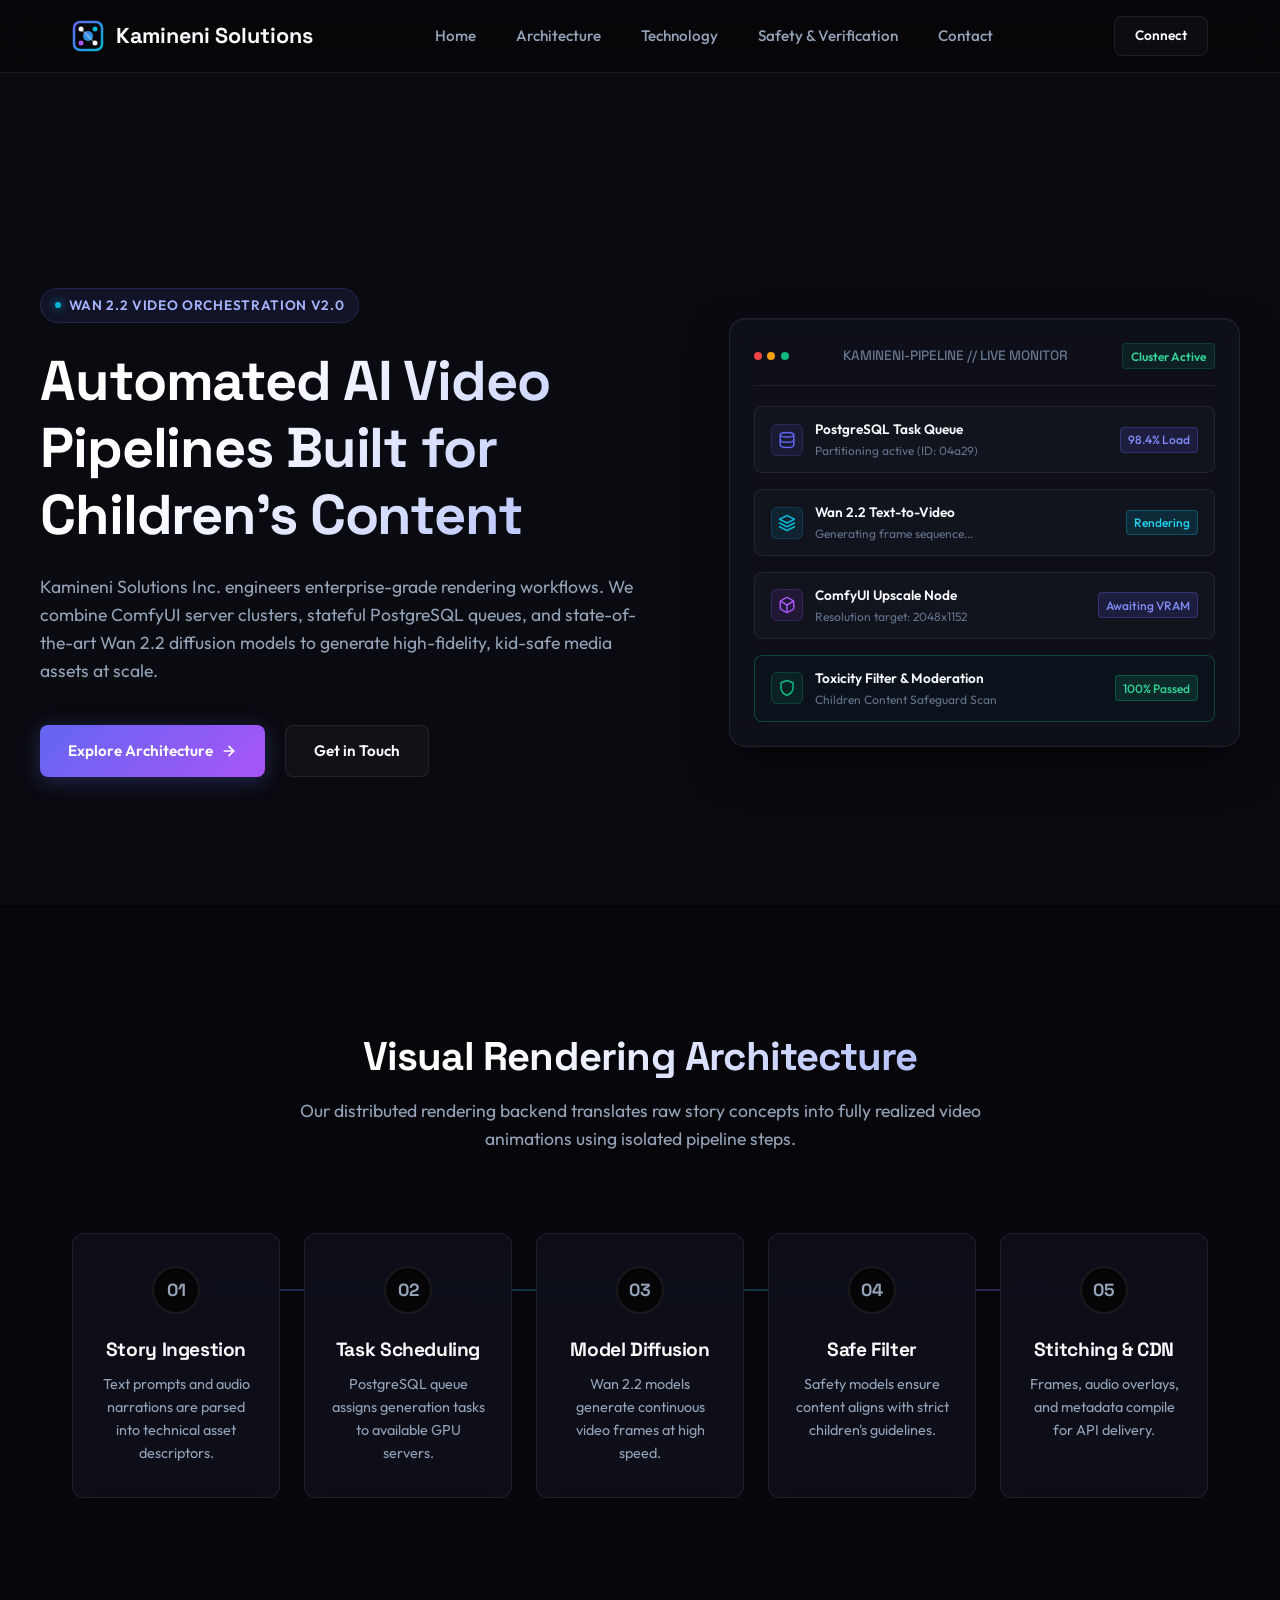
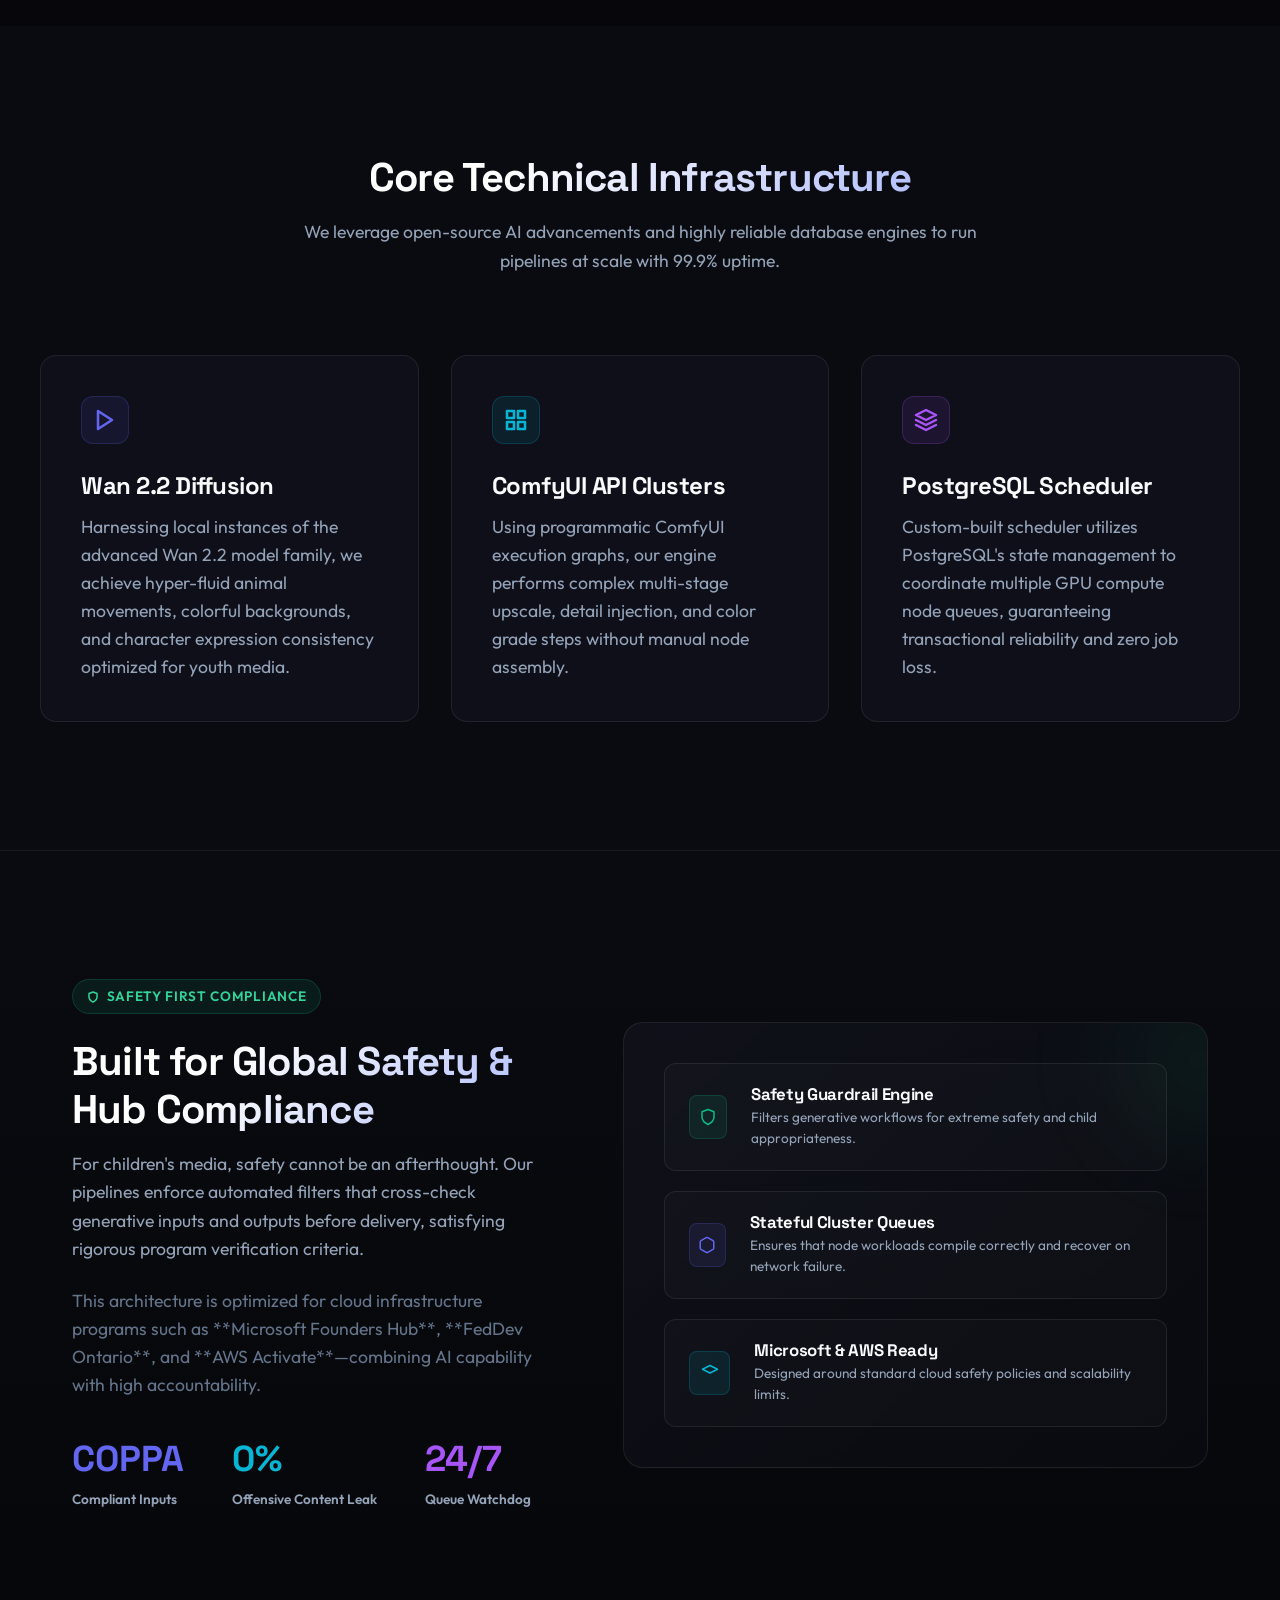
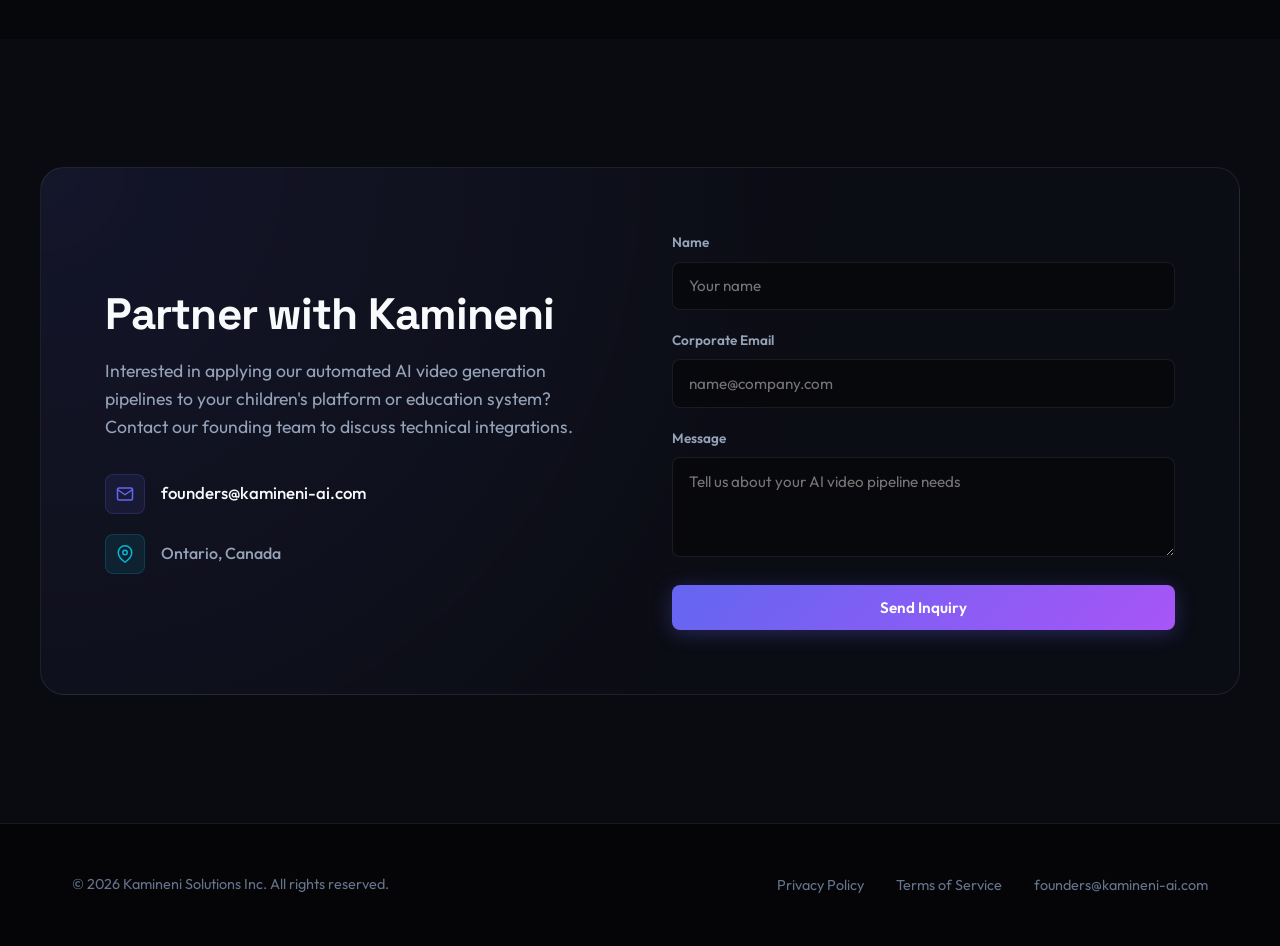
==== index.html @ 50469c0d "feat: initial commit of Kamineni Solutions landing page assets" ====
<!DOCTYPE html>
<html lang="en">
<head>
  <meta charset="UTF-8">
  <meta name="viewport" content="width=device-width, initial-scale=1.0">
  <meta name="description" content="Kamineni Solutions Inc. specializes in automated cloud-native AI video generation pipelines using Wan 2.2, ComfyUI, and PostgreSQL, optimized for safe children's media content.">
  <meta name="keywords" content="AI Video Generation, ComfyUI API, Wan 2.2 model, Kid-safe AI pipelines, PostgreSQL rendering queues">
  <meta name="author" content="Kamineni Solutions Inc.">
  
  <!-- Open Graph / Social Metadata -->
  <meta property="og:title" content="Kamineni Solutions Inc. | Enterprise AI Video Generation Pipelines">
  <meta property="og:description" content="Scalable, compliant AI rendering pipelines leveraging Wan 2.2 and ComfyUI. Built from the ground up for children's digital content.">
  <meta property="og:type" content="website">
  <meta property="og:url" content="https://kamineni-ai.com">
  
  <title>Kamineni Solutions Inc. | Enterprise AI Video Generation Pipelines</title>
  
  <!-- Favicon placeholder (inline SVG) -->
  <link rel="icon" type="image/svg+xml" href="data:image/svg+xml,%3Csvg xmlns='http://www.w3.org/2000/svg' viewBox='0 0 32 32'%3E%3Cpath fill='%236366f1' d='M16 2L3 9l13 7 13-7-13-7z'/%3E%3Cpath fill='%2306b6d4' d='M3 23l13 7 13-7V11L16 18 3 11v12z'/%3E%3C/svg%3E">
  
  <!-- Stylesheets -->
  <link rel="stylesheet" href="styles.css">
</head>
<body>

  <!-- Navigation Header -->
  <header>
    <div class="container nav-container">
      <a href="#" class="logo" id="nav-logo-link">
        <!-- SVG Logo: Video frame intersecting with network nodes -->
        <svg viewBox="0 0 32 32" fill="none" xmlns="http://www.w3.org/2000/svg">
          <rect x="2" y="2" width="28" height="28" rx="6" stroke="url(#logo-grad)" stroke-width="2.5" />
          <circle cx="16" cy="16" r="5" fill="url(#logo-grad)" />
          <circle cx="9" cy="9" r="2.5" fill="#f8fafc" />
          <circle cx="23" cy="23" r="2.5" fill="#f8fafc" />
          <circle cx="23" cy="9" r="2.5" fill="#06b6d4" />
          <circle cx="9" cy="23" r="2.5" fill="#a855f7" />
          <line x1="9" y1="9" x2="16" y2="16" stroke="rgba(255,255,255,0.4)" stroke-width="1.5"/>
          <line x1="23" y1="23" x2="16" y2="16" stroke="rgba(255,255,255,0.4)" stroke-width="1.5"/>
          <defs>
            <linearGradient id="logo-grad" x1="2" y1="2" x2="30" y2="30" gradientUnits="userSpaceOnUse">
              <stop stop-color="#6366f1" />
              <stop offset="1" stop-color="#06b6d4" />
            </linearGradient>
          </defs>
        </svg>
        <span>Kamineni Solutions</span>
      </a>
      
      <ul class="nav-links">
        <li><a href="#hero" id="nav-home">Home</a></li>
        <li><a href="#architecture" id="nav-arch">Architecture</a></li>
        <li><a href="#technology" id="nav-tech">Technology</a></li>
        <li><a href="#safety" id="nav-safety">Safety & Verification</a></li>
        <li><a href="#contact" id="nav-contact">Contact</a></li>
      </ul>
      
      <div>
        <a href="#contact" class="btn btn-secondary" style="padding: 0.5rem 1.25rem; font-size: 0.85rem;" id="nav-cta">Connect</a>
      </div>
    </div>
  </header>

  <!-- Hero Section -->
  <section class="section container" id="hero">
    <div class="hero-content">
      <div class="hero-left">
        <div class="badge">
          <span class="badge-dot"></span>
          <span>Wan 2.2 Video Orchestration v2.0</span>
        </div>
        <h1 class="text-gradient-primary">Automated AI Video Pipelines Built for Children's Content</h1>
        <p>Kamineni Solutions Inc. engineers enterprise-grade rendering workflows. We combine ComfyUI server clusters, stateful PostgreSQL queues, and state-of-the-art Wan 2.2 diffusion models to generate high-fidelity, kid-safe media assets at scale.</p>
        
        <div class="hero-buttons">
          <a href="#architecture" class="btn btn-primary" id="btn-hero-explore">
            Explore Architecture
            <svg width="16" height="16" viewBox="0 0 24 24" fill="none" stroke="currentColor" stroke-width="2.5" stroke-linecap="round" stroke-linejoin="round"><line x1="5" y1="12" x2="19" y2="12"></line><polyline points="12 5 19 12 12 19"></polyline></svg>
          </a>
          <a href="#contact" class="btn btn-secondary" id="btn-hero-contact">Get in Touch</a>
        </div>
      </div>
      
      <div class="hero-right">
        <!-- Dashboard UI Mockup to showcase AI generation process -->
        <div class="ui-mockup">
          <div class="ui-header">
            <div class="ui-dots">
              <span class="ui-dot"></span>
              <span class="ui-dot"></span>
              <span class="ui-dot"></span>
            </div>
            <div class="ui-title">KAMINENI-PIPELINE // LIVE MONITOR</div>
            <span class="ui-status">Cluster Active</span>
          </div>
          
          <div class="ui-body">
            <!-- Row 1: PostgreSQL Queue -->
            <div class="ui-row">
              <div class="ui-row-left">
                <div class="ui-icon-placeholder">
                  <svg width="18" height="18" viewBox="0 0 24 24" fill="none" stroke="currentColor" stroke-width="2" stroke-linecap="round" stroke-linejoin="round"><ellipse cx="12" cy="5" rx="9" ry="3"></ellipse><path d="M3 5V19A9 3 0 0 0 21 19V5"></path><path d="M3 12A9 3 0 0 0 21 12"></path></svg>
                </div>
                <div class="ui-meta">
                  <span class="ui-label">PostgreSQL Task Queue</span>
                  <span class="ui-sublabel">Partitioning active (ID: 04a29)</span>
                </div>
              </div>
              <span class="ui-badge active">98.4% Load</span>
            </div>
            
            <!-- Row 2: Wan 2.2 Model -->
            <div class="ui-row">
              <div class="ui-row-left">
                <div class="ui-icon-placeholder" style="color: var(--secondary); background: rgba(6,182,212,0.1); border-color: rgba(6,182,212,0.2);">
                  <svg width="18" height="18" viewBox="0 0 24 24" fill="none" stroke="currentColor" stroke-width="2" stroke-linecap="round" stroke-linejoin="round"><polygon points="12 2 2 7 12 12 22 7 12 2"></polygon><polyline points="2 17 12 22 22 17"></polyline><polyline points="2 12 12 17 22 12"></polyline></svg>
                </div>
                <div class="ui-meta">
                  <span class="ui-label">Wan 2.2 Text-to-Video</span>
                  <span class="ui-sublabel">Generating frame sequence...</span>
                </div>
              </div>
              <span class="ui-badge running">Rendering</span>
            </div>
            
            <!-- Row 3: ComfyUI Backend -->
            <div class="ui-row">
              <div class="ui-row-left">
                <div class="ui-icon-placeholder" style="color: var(--accent); background: rgba(168,85,247,0.1); border-color: rgba(168,85,247,0.2);">
                  <svg width="18" height="18" viewBox="0 0 24 24" fill="none" stroke="currentColor" stroke-width="2" stroke-linecap="round" stroke-linejoin="round"><path d="M21 16V8a2 2 0 0 0-1-1.73l-7-4a2 2 0 0 0-2 0l-7 4A2 2 0 0 0 3 8v8a2 2 0 0 0 1 1.73l7 4a2 2 0 0 0 2 0l7-4A2 2 0 0 0 21 16z"></path><polyline points="3.27 6.96 12 12.01 20.73 6.96"></polyline><line x1="12" y1="22.08" x2="12" y2="12"></line></svg>
                </div>
                <div class="ui-meta">
                  <span class="ui-label">ComfyUI Upscale Node</span>
                  <span class="ui-sublabel">Resolution target: 2048x1152</span>
                </div>
              </div>
              <span class="ui-badge active">Awaiting VRAM</span>
            </div>
            
            <!-- Row 4: Kid-Safe filter -->
            <div class="ui-row" style="border-color: rgba(16, 185, 129, 0.3); background: rgba(16, 185, 129, 0.02);">
              <div class="ui-row-left">
                <div class="ui-icon-placeholder" style="color: #10b981; background: rgba(16,185,129,0.1); border-color: rgba(16,185,129,0.2);">
                  <svg width="18" height="18" viewBox="0 0 24 24" fill="none" stroke="currentColor" stroke-width="2" stroke-linecap="round" stroke-linejoin="round"><path d="M12 22s8-4 8-10V5l-8-3-8 3v7c0 6 8 10 8 10z"></path></svg>
                </div>
                <div class="ui-meta">
                  <span class="ui-label">Toxicity Filter & Moderation</span>
                  <span class="ui-sublabel">Children Content Safeguard Scan</span>
                </div>
              </div>
              <span class="ui-badge" style="background: rgba(16,185,129,0.15); color: #34d399; border: 1px solid rgba(16,185,129,0.3);">100% Passed</span>
            </div>
            
          </div>
        </div>
      </div>
    </div>
  </section>

  <!-- Architecture Section -->
  <section class="section" id="architecture" style="background: #07070b; border-y: 1px solid var(--border);">
    <div class="container">
      <div class="section-header">
        <h2 class="text-gradient-primary">Visual Rendering Architecture</h2>
        <p>Our distributed rendering backend translates raw story concepts into fully realized video animations using isolated pipeline steps.</p>
      </div>
      
      <div class="workflow-grid">
        <!-- Stage 1 -->
        <div class="workflow-card">
          <div class="workflow-num">01</div>
          <h3>Story Ingestion</h3>
          <p>Text prompts and audio narrations are parsed into technical asset descriptors.</p>
        </div>
        <!-- Stage 2 -->
        <div class="workflow-card">
          <div class="workflow-num">02</div>
          <h3>Task Scheduling</h3>
          <p>PostgreSQL queue assigns generation tasks to available GPU servers.</p>
        </div>
        <!-- Stage 3 -->
        <div class="workflow-card">
          <div class="workflow-num">03</div>
          <h3>Model Diffusion</h3>
          <p>Wan 2.2 models generate continuous video frames at high speed.</p>
        </div>
        <!-- Stage 4 -->
        <div class="workflow-card">
          <div class="workflow-num">04</div>
          <h3>Safe Filter</h3>
          <p>Safety models ensure content aligns with strict children's guidelines.</p>
        </div>
        <!-- Stage 5 -->
        <div class="workflow-card">
          <div class="workflow-num">05</div>
          <h3>Stitching & CDN</h3>
          <p>Frames, audio overlays, and metadata compile for API delivery.</p>
        </div>
      </div>
    </div>
  </section>

  <!-- Technology Stack Section -->
  <section class="section container" id="technology">
    <div class="section-header">
      <h2 class="text-gradient-primary">Core Technical Infrastructure</h2>
      <p>We leverage open-source AI advancements and highly reliable database engines to run pipelines at scale with 99.9% uptime.</p>
    </div>
    
    <div class="features-grid">
      <!-- Card 1 -->
      <div class="feature-card">
        <div class="feature-icon">
          <svg width="24" height="24" viewBox="0 0 24 24" fill="none" stroke="currentColor" stroke-width="2.5" stroke-linecap="round" stroke-linejoin="round"><polygon points="5 3 19 12 5 21 5 3"></polygon></svg>
        </div>
        <h3>Wan 2.2 Diffusion</h3>
        <p>Harnessing local instances of the advanced Wan 2.2 model family, we achieve hyper-fluid animal movements, colorful backgrounds, and character expression consistency optimized for youth media.</p>
      </div>
      <!-- Card 2 -->
      <div class="feature-card">
        <div class="feature-icon">
          <svg width="24" height="24" viewBox="0 0 24 24" fill="none" stroke="currentColor" stroke-width="2.5" stroke-linecap="round" stroke-linejoin="round"><rect x="3" y="3" width="7" height="7"></rect><rect x="14" y="3" width="7" height="7"></rect><rect x="14" y="14" width="7" height="7"></rect><rect x="3" y="14" width="7" height="7"></rect></svg>
        </div>
        <h3>ComfyUI API Clusters</h3>
        <p>Using programmatic ComfyUI execution graphs, our engine performs complex multi-stage upscale, detail injection, and color grade steps without manual node assembly.</p>
      </div>
      <!-- Card 3 -->
      <div class="feature-card">
        <div class="feature-icon">
          <svg width="24" height="24" viewBox="0 0 24 24" fill="none" stroke="currentColor" stroke-width="2.5" stroke-linecap="round" stroke-linejoin="round"><path d="M12 2L2 7l10 5 10-5-10-5zM2 17l10 5 10-5M2 12l10 5 10-5"></path></svg>
        </div>
        <h3>PostgreSQL Scheduler</h3>
        <p>Custom-built scheduler utilizes PostgreSQL's state management to coordinate multiple GPU compute node queues, guaranteeing transactional reliability and zero job loss.</p>
      </div>
    </div>
  </section>

  <!-- Safety & Hub Compliance Section -->
  <section class="section" id="safety" style="background: linear-gradient(180deg, #0a0b10 0%, #06070a 100%); border-top: 1px solid var(--border);">
    <div class="container">
      <div class="safety-layout">
        <div>
          <div class="badge" style="background: rgba(16, 185, 129, 0.1); border-color: rgba(16, 185, 129, 0.2); color: #34d399;">
            <svg width="12" height="12" viewBox="0 0 24 24" fill="none" stroke="currentColor" stroke-width="3" stroke-linecap="round" stroke-linejoin="round"><path d="M12 22s8-4 8-10V5l-8-3-8 3v7c0 6 8 10 8 10z"></path></svg>
            <span>Safety First Compliance</span>
          </div>
          <h2 class="text-gradient-primary">Built for Global Safety & Hub Compliance</h2>
          <p style="margin-bottom: 1.5rem;">For children's media, safety cannot be an afterthought. Our pipelines enforce automated filters that cross-check generative inputs and outputs before delivery, satisfying rigorous program verification criteria.</p>
          <p style="margin-bottom: 2rem; color: var(--text-muted);">This architecture is optimized for cloud infrastructure programs such as **Microsoft Founders Hub**, **FedDev Ontario**, and **AWS Activate**—combining AI capability with high accountability.</p>
          
          <div style="display: flex; gap: 3rem;">
            <div>
              <div style="font-family: var(--font-heading); font-size: 2.25rem; font-weight: 700; color: var(--primary);">COPPA</div>
              <div style="font-size: 0.85rem; color: var(--text-secondary); font-weight: 600;">Compliant Inputs</div>
            </div>
            <div>
              <div style="font-family: var(--font-heading); font-size: 2.25rem; font-weight: 700; color: var(--secondary);">0%</div>
              <div style="font-size: 0.85rem; color: var(--text-secondary); font-weight: 600;">Offensive Content Leak</div>
            </div>
            <div>
              <div style="font-family: var(--font-heading); font-size: 2.25rem; font-weight: 700; color: var(--accent);">24/7</div>
              <div style="font-size: 0.85rem; color: var(--text-secondary); font-weight: 600;">Queue Watchdog</div>
            </div>
          </div>
        </div>
        
        <div class="safety-visual">
          <div class="safety-stat-box">
            <div class="safety-stat-icon">
              <svg width="18" height="18" viewBox="0 0 24 24" fill="none" stroke="currentColor" stroke-width="2" stroke-linecap="round" stroke-linejoin="round"><path d="M12 22s8-4 8-10V5l-8-3-8 3v7c0 6 8 10 8 10z"></path></svg>
            </div>
            <div class="safety-stat-details">
              <h4>Safety Guardrail Engine</h4>
              <p>Filters generative workflows for extreme safety and child appropriateness.</p>
            </div>
          </div>
          
          <div class="safety-stat-box">
            <div class="safety-stat-icon" style="background: rgba(99,102,241,0.1); border-color: rgba(99,102,241,0.2); color: var(--primary);">
              <svg width="18" height="18" viewBox="0 0 24 24" fill="none" stroke="currentColor" stroke-width="2" stroke-linecap="round" stroke-linejoin="round"><path d="M21 16V8a2 2 0 0 0-1-1.73l-7-4a2 2 0 0 0-2 0l-7 4A2 2 0 0 0 3 8v8a2 2 0 0 0 1 1.73l7 4a2 2 0 0 0 2 0l7-4A2 2 0 0 0 21 16z"></path></svg>
            </div>
            <div class="safety-stat-details">
              <h4>Stateful Cluster Queues</h4>
              <p>Ensures that node workloads compile correctly and recover on network failure.</p>
            </div>
          </div>
          
          <div class="safety-stat-box">
            <div class="safety-stat-icon" style="background: rgba(6,182,212,0.1); border-color: rgba(6,182,212,0.2); color: var(--secondary);">
              <svg width="18" height="18" viewBox="0 0 24 24" fill="none" stroke="currentColor" stroke-width="2" stroke-linecap="round" stroke-linejoin="round"><polygon points="12 2 2 7 12 12 22 7 12 2"></polygon></svg>
            </div>
            <div class="safety-stat-details">
              <h4>Microsoft & AWS Ready</h4>
              <p>Designed around standard cloud safety policies and scalability limits.</p>
            </div>
          </div>
        </div>
      </div>
    </div>
  </section>

  <!-- Contact & Legal verification section -->
  <section class="section container" id="contact">
    <div class="contact-card">
      <div class="contact-left">
        <h2>Partner with Kamineni</h2>
        <p>Interested in applying our automated AI video generation pipelines to your children's platform or education system? Contact our founding team to discuss technical integrations.</p>
        
        <div class="contact-info">
          <div class="contact-item">
            <div class="contact-icon">
              <svg width="18" height="18" viewBox="0 0 24 24" fill="none" stroke="currentColor" stroke-width="2" stroke-linecap="round" stroke-linejoin="round"><path d="M4 4h16c1.1 0 2 .9 2 2v12c0 1.1-.9 2-2 2H4c-1.1 0-2-.9-2-2V6c0-1.1.9-2 2-2z"></path><polyline points="22,6 12,13 2,6"></polyline></svg>
            </div>
            <a href="mailto:founders@kamineni-ai.com" id="email-founders">founders@kamineni-ai.com</a>
          </div>
          
          <div class="contact-item">
            <div class="contact-icon" style="color: var(--secondary); background: rgba(6,182,212,0.1); border-color: rgba(6,182,212,0.2);">
              <svg width="18" height="18" viewBox="0 0 24 24" fill="none" stroke="currentColor" stroke-width="2" stroke-linecap="round" stroke-linejoin="round"><path d="M21 10c0 7-9 13-9 13s-9-6-9-13a9 9 0 0 1 18 0z"></path><circle cx="12" cy="10" r="3"></circle></svg>
            </div>
            <span style="color: var(--text-secondary); font-weight: 500;">Ontario, Canada</span>
          </div>
        </div>
      </div>
      
      <div>
        <form class="contact-form" action="#" onsubmit="event.preventDefault(); alert('Message sent successfully!');">
          <div class="form-group">
            <label for="contact-name">Name</label>
            <input type="text" id="contact-name" class="form-input" placeholder="Your name" required>
          </div>
          <div class="form-group">
            <label for="contact-email">Corporate Email</label>
            <input type="email" id="contact-email" class="form-input" placeholder="name@company.com" required>
          </div>
          <div class="form-group">
            <label for="contact-message">Message</label>
            <textarea id="contact-message" class="form-input" style="min-height: 100px; resize: vertical;" placeholder="Tell us about your AI video pipeline needs" required></textarea>
          </div>
          <button type="submit" class="btn btn-primary" id="btn-submit-message" style="margin-top: 0.5rem; width: 100%;">Send Inquiry</button>
        </form>
      </div>
    </div>
  </section>

  <!-- Footer -->
  <footer>
    <div class="container footer-container">
      <span class="footer-copy">&copy; 2026 Kamineni Solutions Inc. All rights reserved.</span>
      
      <ul class="footer-links">
        <li><a href="#" id="footer-privacy">Privacy Policy</a></li>
        <li><a href="#" id="footer-terms">Terms of Service</a></li>
        <li><a href="mailto:founders@kamineni-ai.com" id="footer-email">founders@kamineni-ai.com</a></li>
      </ul>
    </div>
  </footer>

</body>
</html>
---- styles.css ----
/* 
   Kamineni Solutions - Premium Landing Page Stylesheet
   Modern AI Developer Theme: Dark Cyberpunk & Glassmorphism
*/

@import url('https://fonts.googleapis.com/css2?family=Outfit:wght@300;400;500;600;700;800&family=Space+Grotesk:wght@400;500;600;700&display=swap');

:root {
  /* Color System */
  --bg-darker: #050508;
  --bg-dark: #0a0b10;
  --bg-card: rgba(16, 18, 30, 0.7);
  --bg-card-hover: rgba(22, 26, 44, 0.85);
  
  --primary: #6366f1; /* Indigo */
  --primary-glow: rgba(99, 102, 241, 0.15);
  --secondary: #06b6d4; /* Neon Teal */
  --secondary-glow: rgba(6, 182, 212, 0.15);
  
  --accent: #a855f7; /* Purple */
  --accent-glow: rgba(168, 85, 247, 0.15);

  --border: rgba(255, 255, 255, 0.08);
  --border-hover: rgba(99, 102, 241, 0.3);
  
  --text-primary: #f8fafc;
  --text-secondary: #94a3b8;
  --text-muted: #64748b;
  
  --font-heading: 'Space Grotesk', sans-serif;
  --font-body: 'Outfit', sans-serif;
  
  --transition-smooth: all 0.3s cubic-bezier(0.4, 0, 0.2, 1);
}

/* Base Styles & Reset */
* {
  margin: 0;
  padding: 0;
  box-sizing: border-box;
}

html {
  scroll-behavior: smooth;
  background-color: var(--bg-darker);
  font-size: 16px;
}

body {
  font-family: var(--font-body);
  color: var(--text-primary);
  background-color: var(--bg-dark);
  line-height: 1.6;
  overflow-x: hidden;
  position: relative;
}

/* Decorative Background Elements */
body::before {
  content: '';
  position: absolute;
  top: -10%;
  left: 20%;
  width: 600px;
  height: 600px;
  border-radius: 50%;
  background: radial-gradient(circle, var(--primary-glow) 0%, transparent 70%);
  z-index: -1;
  filter: blur(80px);
  pointer-events: none;
}

body::after {
  content: '';
  position: absolute;
  top: 50%;
  right: 10%;
  width: 500px;
  height: 500px;
  border-radius: 50%;
  background: radial-gradient(circle, var(--secondary-glow) 0%, transparent 70%);
  z-index: -1;
  filter: blur(80px);
  pointer-events: none;
}

/* Scrollbar styling */
::-webkit-scrollbar {
  width: 8px;
}

::-webkit-scrollbar-track {
  background: var(--bg-darker);
}

::-webkit-scrollbar-thumb {
  background: #1e2235;
  border-radius: 4px;
}

::-webkit-scrollbar-thumb:hover {
  background: var(--primary);
}

/* Utility Layouts */
.container {
  width: 100%;
  max-width: 1200px;
  margin: 0 auto;
  padding: 0 2rem;
}

.section {
  padding: 8rem 0;
}

.text-gradient-primary {
  background: linear-gradient(135deg, #ffffff 30%, #a5b4fc 100%);
  -webkit-background-clip: text;
  -webkit-text-fill-color: transparent;
}

.text-gradient-accent {
  background: linear-gradient(135deg, var(--primary) 0%, var(--secondary) 100%);
  -webkit-background-clip: text;
  -webkit-text-fill-color: transparent;
}

/* Headers & Typography */
h1, h2, h3, h4 {
  font-family: var(--font-heading);
  font-weight: 700;
  letter-spacing: -0.02em;
  line-height: 1.2;
}

h1 {
  font-size: 3.5rem;
  margin-bottom: 1.5rem;
}

h2 {
  font-size: 2.5rem;
  margin-bottom: 1rem;
}

h3 {
  font-size: 1.5rem;
  margin-bottom: 0.75rem;
}

p {
  color: var(--text-secondary);
  font-size: 1.1rem;
}

/* Navigation Header */
header {
  position: fixed;
  top: 0;
  left: 0;
  width: 100%;
  z-index: 100;
  backdrop-filter: blur(16px);
  -webkit-backdrop-filter: blur(16px);
  border-bottom: 1px solid var(--border);
  background: rgba(5, 5, 8, 0.7);
}

.nav-container {
  display: flex;
  align-items: center;
  justify-content: space-between;
  height: 4.5rem;
}

.logo {
  display: flex;
  align-items: center;
  gap: 0.75rem;
  text-decoration: none;
  color: var(--text-primary);
  font-family: var(--font-heading);
  font-size: 1.35rem;
  font-weight: 700;
}

.logo svg {
  width: 32px;
  height: 32px;
}

.nav-links {
  display: flex;
  gap: 2.5rem;
  list-style: none;
}

.nav-links a {
  text-decoration: none;
  color: var(--text-secondary);
  font-weight: 500;
  font-size: 0.95rem;
  transition: var(--transition-smooth);
}

.nav-links a:hover {
  color: var(--text-primary);
  text-shadow: 0 0 10px rgba(99, 102, 241, 0.4);
}

/* Hero Section */
.hero-content {
  display: grid;
  grid-template-columns: 1.1fr 0.9fr;
  gap: 4rem;
  align-items: center;
  padding-top: 10rem;
}

.hero-left {
  display: flex;
  flex-direction: column;
  align-items: flex-start;
}

.badge {
  background: rgba(99, 102, 241, 0.1);
  border: 1px solid rgba(99, 102, 241, 0.2);
  color: #a5b4fc;
  padding: 0.35rem 0.85rem;
  border-radius: 100px;
  font-size: 0.85rem;
  font-weight: 600;
  margin-bottom: 1.5rem;
  display: inline-flex;
  align-items: center;
  gap: 0.5rem;
  letter-spacing: 0.05em;
  text-transform: uppercase;
}

.badge-dot {
  width: 6px;
  height: 6px;
  background-color: var(--secondary);
  border-radius: 50%;
  box-shadow: 0 0 10px var(--secondary);
  animation: pulse-dot 2s infinite;
}

@keyframes pulse-dot {
  0% { transform: scale(0.95); opacity: 0.5; }
  50% { transform: scale(1.2); opacity: 1; }
  100% { transform: scale(0.95); opacity: 0.5; }
}

.hero-buttons {
  display: flex;
  gap: 1.25rem;
  margin-top: 2.5rem;
}

/* Buttons */
.btn {
  display: inline-flex;
  align-items: center;
  justify-content: center;
  padding: 0.8rem 1.75rem;
  font-family: var(--font-body);
  font-weight: 600;
  font-size: 0.95rem;
  border-radius: 8px;
  text-decoration: none;
  transition: var(--transition-smooth);
  cursor: pointer;
  gap: 0.5rem;
}

.btn-primary {
  background: linear-gradient(135deg, var(--primary) 0%, var(--accent) 100%);
  color: white;
  border: none;
  box-shadow: 0 4px 20px rgba(99, 102, 241, 0.3);
}

.btn-primary:hover {
  transform: translateY(-2px);
  box-shadow: 0 6px 25px rgba(99, 102, 241, 0.5);
}

.btn-secondary {
  background: rgba(255, 255, 255, 0.03);
  color: var(--text-primary);
  border: 1px solid var(--border);
}

.btn-secondary:hover {
  background: rgba(255, 255, 255, 0.08);
  border-color: rgba(255, 255, 255, 0.2);
  transform: translateY(-2px);
}

/* UI Mockup Card */
.hero-right {
  position: relative;
}

.ui-mockup {
  background: var(--bg-card);
  border: 1px solid var(--border);
  border-radius: 16px;
  padding: 1.5rem;
  backdrop-filter: blur(12px);
  -webkit-backdrop-filter: blur(12px);
  box-shadow: 0 20px 40px rgba(0, 0, 0, 0.5), inset 0 1px 0 rgba(255, 255, 255, 0.05);
  transition: var(--transition-smooth);
}

.ui-mockup:hover {
  border-color: var(--border-hover);
  box-shadow: 0 25px 50px rgba(99, 102, 241, 0.15), inset 0 1px 0 rgba(255, 255, 255, 0.08);
}

.ui-header {
  display: flex;
  align-items: center;
  justify-content: space-between;
  border-bottom: 1px solid var(--border);
  padding-bottom: 1rem;
  margin-bottom: 1.25rem;
}

.ui-dots {
  display: flex;
  gap: 0.35rem;
}

.ui-dot {
  width: 8px;
  height: 8px;
  border-radius: 50%;
}
.ui-dot:nth-child(1) { background-color: #ef4444; }
.ui-dot:nth-child(2) { background-color: #f59e0b; }
.ui-dot:nth-child(3) { background-color: #10b981; }

.ui-title {
  font-family: var(--font-heading);
  font-size: 0.85rem;
  color: var(--text-muted);
  font-weight: 500;
}

.ui-status {
  background: rgba(16, 185, 129, 0.1);
  border: 1px solid rgba(16, 185, 129, 0.2);
  color: #34d399;
  font-size: 0.75rem;
  padding: 0.15rem 0.5rem;
  border-radius: 4px;
  font-weight: 600;
}

.ui-body {
  display: flex;
  flex-direction: column;
  gap: 1rem;
}

.ui-row {
  display: flex;
  align-items: center;
  justify-content: space-between;
  background: rgba(255, 255, 255, 0.02);
  border: 1px solid var(--border);
  border-radius: 8px;
  padding: 0.75rem 1rem;
}

.ui-row-left {
  display: flex;
  align-items: center;
  gap: 0.75rem;
}

.ui-icon-placeholder {
  width: 32px;
  height: 32px;
  border-radius: 6px;
  background: rgba(99, 102, 241, 0.1);
  border: 1px solid rgba(99, 102, 241, 0.2);
  display: flex;
  align-items: center;
  justify-content: center;
  color: var(--primary);
}

.ui-meta {
  display: flex;
  flex-direction: column;
}

.ui-label {
  font-size: 0.85rem;
  font-weight: 600;
  color: var(--text-primary);
}

.ui-sublabel {
  font-size: 0.75rem;
  color: var(--text-muted);
}

.ui-badge {
  font-size: 0.75rem;
  padding: 0.15rem 0.45rem;
  border-radius: 4px;
  font-weight: 500;
}

.ui-badge.active {
  background: rgba(99, 102, 241, 0.15);
  color: #818cf8;
  border: 1px solid rgba(99, 102, 241, 0.3);
}

.ui-badge.running {
  background: rgba(6, 182, 212, 0.15);
  color: #22d3ee;
  border: 1px solid rgba(6, 182, 212, 0.3);
  animation: pulse-glow 2s infinite;
}

@keyframes pulse-glow {
  0% { opacity: 0.7; }
  50% { opacity: 1; }
  100% { opacity: 0.7; }
}

/* Workflow Diagram Section */
.section-header {
  text-align: center;
  max-width: 700px;
  margin: 0 auto 5rem auto;
}

.section-header h2 {
  margin-bottom: 1rem;
}

.workflow-grid {
  display: grid;
  grid-template-columns: repeat(5, 1fr);
  gap: 1.5rem;
  position: relative;
}

/* Connectors for workflow stages */
.workflow-grid::before {
  content: '';
  position: absolute;
  top: 3.5rem;
  left: 10%;
  width: 80%;
  height: 2px;
  background: linear-gradient(90deg, var(--primary) 0%, var(--secondary) 50%, var(--accent) 100%);
  z-index: 1;
  opacity: 0.3;
}

.workflow-card {
  background: var(--bg-card);
  border: 1px solid var(--border);
  border-radius: 12px;
  padding: 2rem 1.5rem;
  text-align: center;
  position: relative;
  z-index: 2;
  transition: var(--transition-smooth);
  backdrop-filter: blur(8px);
  -webkit-backdrop-filter: blur(8px);
  display: flex;
  flex-direction: column;
  align-items: center;
}

.workflow-card:hover {
  transform: translateY(-5px);
  border-color: var(--border-hover);
  box-shadow: 0 15px 30px rgba(99, 102, 241, 0.1);
}

.workflow-num {
  font-family: var(--font-heading);
  font-weight: 700;
  font-size: 1.1rem;
  width: 3rem;
  height: 3rem;
  border-radius: 50%;
  background: var(--bg-darker);
  border: 2px solid var(--border);
  display: flex;
  align-items: center;
  justify-content: center;
  margin-bottom: 1.5rem;
  color: var(--text-secondary);
  transition: var(--transition-smooth);
}

.workflow-card:hover .workflow-num {
  border-color: var(--primary);
  color: var(--primary);
  box-shadow: 0 0 15px rgba(99, 102, 241, 0.4);
}

.workflow-card h3 {
  font-size: 1.2rem;
  margin-bottom: 0.75rem;
}

.workflow-card p {
  font-size: 0.9rem;
  color: var(--text-secondary);
}

/* Features Grid */
.features-grid {
  display: grid;
  grid-template-columns: repeat(3, 1fr);
  gap: 2rem;
}

.feature-card {
  background: var(--bg-card);
  border: 1px solid var(--border);
  border-radius: 16px;
  padding: 2.5rem;
  transition: var(--transition-smooth);
}

.feature-card:hover {
  border-color: var(--border-hover);
  box-shadow: 0 20px 40px rgba(0, 0, 0, 0.3);
  transform: translateY(-4px);
}

.feature-icon {
  width: 48px;
  height: 48px;
  border-radius: 12px;
  background: rgba(99, 102, 241, 0.1);
  display: flex;
  align-items: center;
  justify-content: center;
  color: var(--primary);
  margin-bottom: 1.75rem;
  border: 1px solid rgba(99, 102, 241, 0.2);
}

.feature-card:nth-child(2) .feature-icon {
  background: rgba(6, 182, 212, 0.1);
  color: var(--secondary);
  border-color: rgba(6, 182, 212, 0.2);
}

.feature-card:nth-child(3) .feature-icon {
  background: rgba(168, 85, 247, 0.1);
  color: var(--accent);
  border-color: rgba(168, 85, 247, 0.2);
}

/* Safety compliance styles */
.safety-layout {
  display: grid;
  grid-template-columns: 1fr 1.2fr;
  gap: 4rem;
  align-items: center;
}

.safety-visual {
  background: linear-gradient(135deg, rgba(22, 24, 37, 0.5) 0%, rgba(10, 11, 16, 0.9) 100%);
  border: 1px solid var(--border);
  border-radius: 20px;
  padding: 2.5rem;
  position: relative;
  overflow: hidden;
}

.safety-visual::before {
  content: '';
  position: absolute;
  top: -20%;
  right: -20%;
  width: 250px;
  height: 250px;
  background: radial-gradient(circle, rgba(16, 185, 129, 0.1) 0%, transparent 70%);
  filter: blur(40px);
}

.safety-stat-box {
  display: flex;
  align-items: center;
  gap: 1.5rem;
  background: rgba(255, 255, 255, 0.02);
  border: 1px solid var(--border);
  padding: 1.25rem 1.5rem;
  border-radius: 12px;
  margin-bottom: 1.25rem;
}

.safety-stat-box:last-child {
  margin-bottom: 0;
}

.safety-stat-icon {
  width: 44px;
  height: 44px;
  border-radius: 8px;
  background: rgba(16, 185, 129, 0.1);
  color: #10b981;
  display: flex;
  align-items: center;
  justify-content: center;
  border: 1px solid rgba(16, 185, 129, 0.2);
}

.safety-stat-details h4 {
  font-size: 1.05rem;
  color: var(--text-primary);
  margin-bottom: 0.15rem;
}

.safety-stat-details p {
  font-size: 0.85rem;
  color: var(--text-secondary);
}

/* Contact Area */
.contact-card {
  background: radial-gradient(circle at top left, rgba(99, 102, 241, 0.08) 0%, rgba(10, 11, 16, 0.5) 60%), var(--bg-card);
  border: 1px solid var(--border);
  border-radius: 24px;
  padding: 4rem;
  display: grid;
  grid-template-columns: 1fr 1fr;
  gap: 4rem;
  align-items: center;
}

.contact-left h2 {
  font-size: 2.75rem;
  margin-bottom: 1rem;
}

.contact-info {
  margin-top: 2rem;
  display: flex;
  flex-direction: column;
  gap: 1.25rem;
}

.contact-item {
  display: flex;
  align-items: center;
  gap: 1rem;
}

.contact-icon {
  width: 40px;
  height: 40px;
  border-radius: 8px;
  background: rgba(99, 102, 241, 0.1);
  border: 1px solid rgba(99, 102, 241, 0.2);
  display: flex;
  align-items: center;
  justify-content: center;
  color: var(--primary);
}

.contact-item a {
  color: var(--text-primary);
  text-decoration: none;
  font-weight: 500;
  font-size: 1.05rem;
  transition: var(--transition-smooth);
}

.contact-item a:hover {
  color: var(--secondary);
}

/* Contact Form Mock/Design */
.contact-form {
  display: flex;
  flex-direction: column;
  gap: 1.25rem;
}

.form-group {
  display: flex;
  flex-direction: column;
  gap: 0.5rem;
}

.form-group label {
  font-size: 0.85rem;
  font-weight: 600;
  color: var(--text-secondary);
}

.form-input {
  background: rgba(5, 5, 8, 0.6);
  border: 1px solid var(--border);
  padding: 0.85rem 1rem;
  border-radius: 8px;
  color: white;
  font-family: var(--font-body);
  font-size: 0.95rem;
  transition: var(--transition-smooth);
}

.form-input:focus {
  outline: none;
  border-color: var(--primary);
  box-shadow: 0 0 10px rgba(99, 102, 241, 0.25);
}

/* Footer Section */
footer {
  border-top: 1px solid var(--border);
  padding: 3rem 0;
  background-color: var(--bg-darker);
}

.footer-container {
  display: flex;
  align-items: center;
  justify-content: space-between;
}

.footer-copy {
  font-size: 0.9rem;
  color: var(--text-muted);
}

.footer-links {
  display: flex;
  gap: 2rem;
  list-style: none;
}

.footer-links a {
  text-decoration: none;
  color: var(--text-muted);
  font-size: 0.9rem;
  transition: var(--transition-smooth);
}

.footer-links a:hover {
  color: var(--text-primary);
}

/* Responsiveness */
@media (max-width: 1024px) {
  h1 { font-size: 3rem; }
  .hero-content {
    grid-template-columns: 1fr;
    gap: 3rem;
    padding-top: 8rem;
    text-align: center;
  }
  .hero-left {
    align-items: center;
  }
  .hero-buttons {
    justify-content: center;
  }
  .workflow-grid {
    grid-template-columns: repeat(3, 1fr);
    gap: 2rem;
  }
  .workflow-grid::before {
    display: none;
  }
  .features-grid {
    grid-template-columns: repeat(2, 1fr);
  }
  .safety-layout {
    grid-template-columns: 1fr;
    gap: 3rem;
  }
  .contact-card {
    grid-template-columns: 1fr;
    padding: 3rem;
    gap: 3rem;
  }
}

@media (max-width: 768px) {
  h1 { font-size: 2.5rem; }
  h2 { font-size: 2rem; }
  .section { padding: 5rem 0; }
  .nav-links { display: none; }
  .workflow-grid {
    grid-template-columns: 1fr;
  }
  .features-grid {
    grid-template-columns: 1fr;
  }
  .footer-container {
    flex-direction: column;
    gap: 1.5rem;
    text-align: center;
  }
}
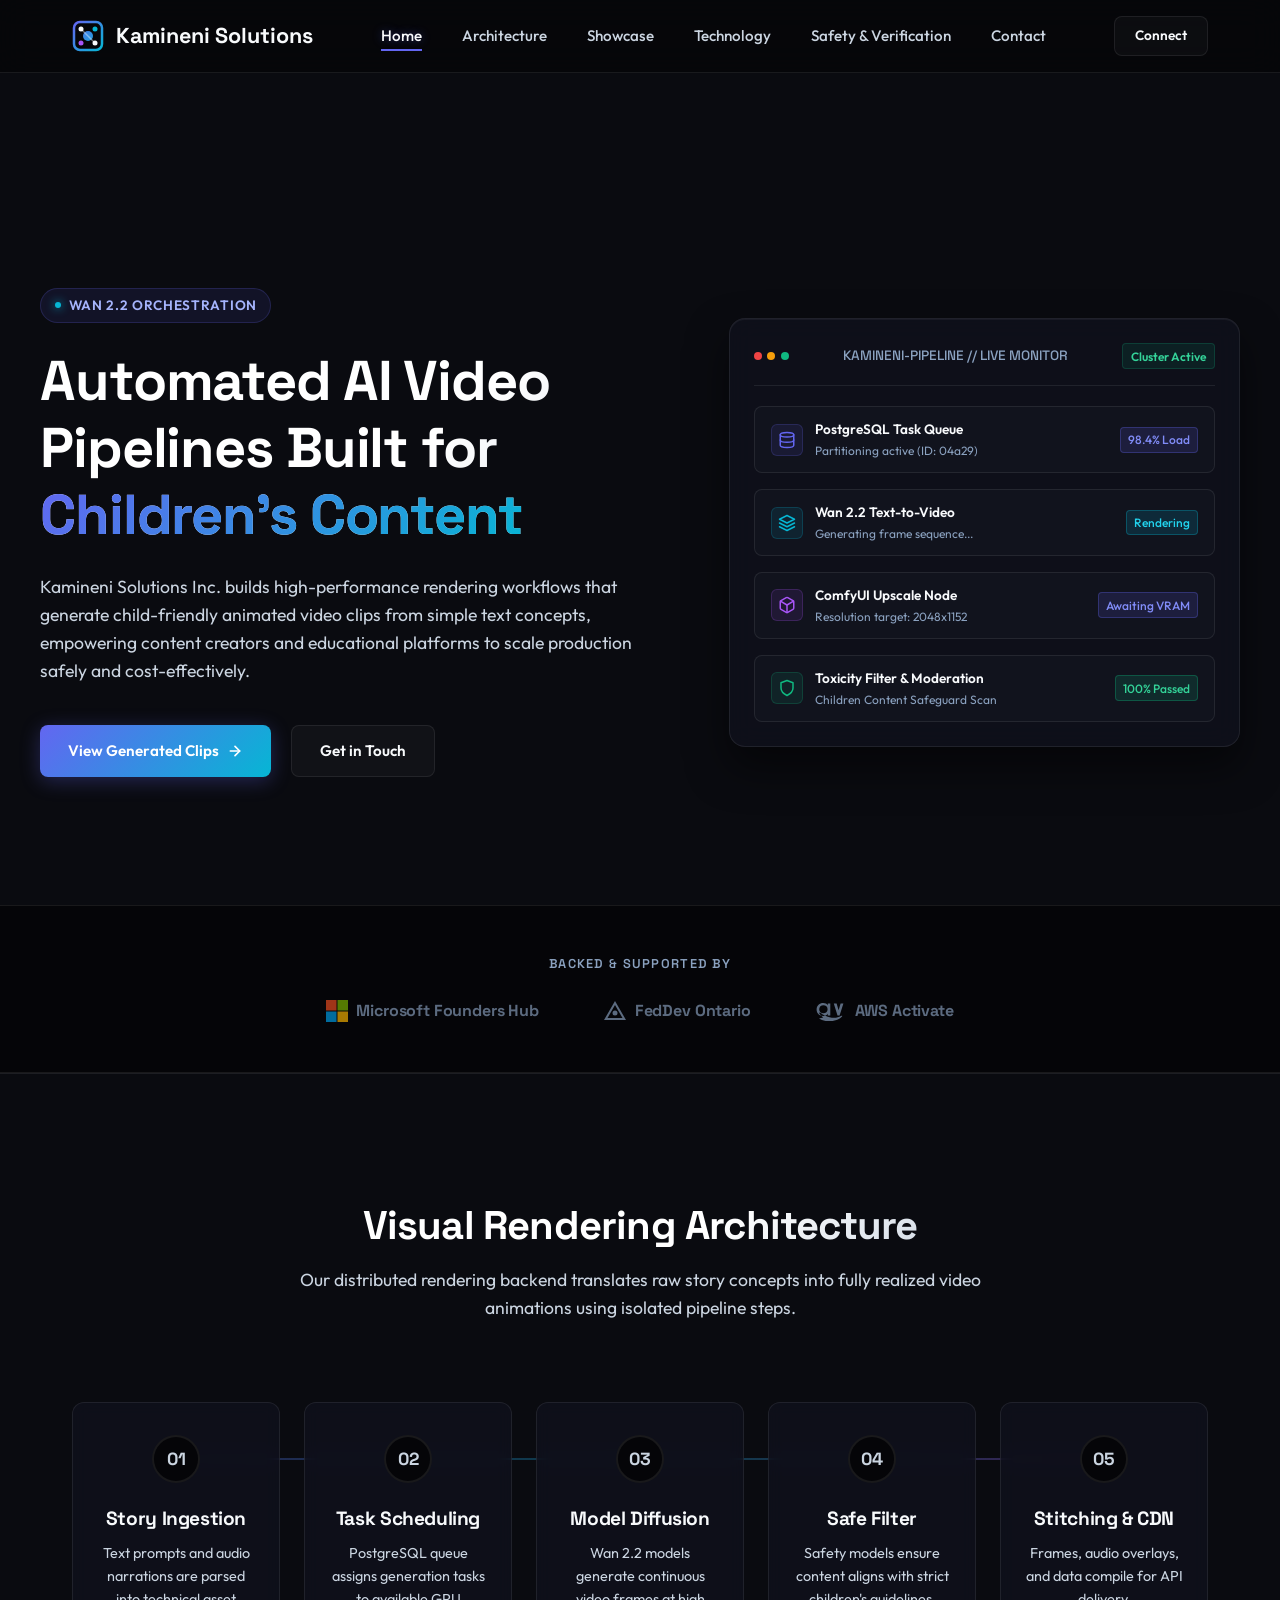
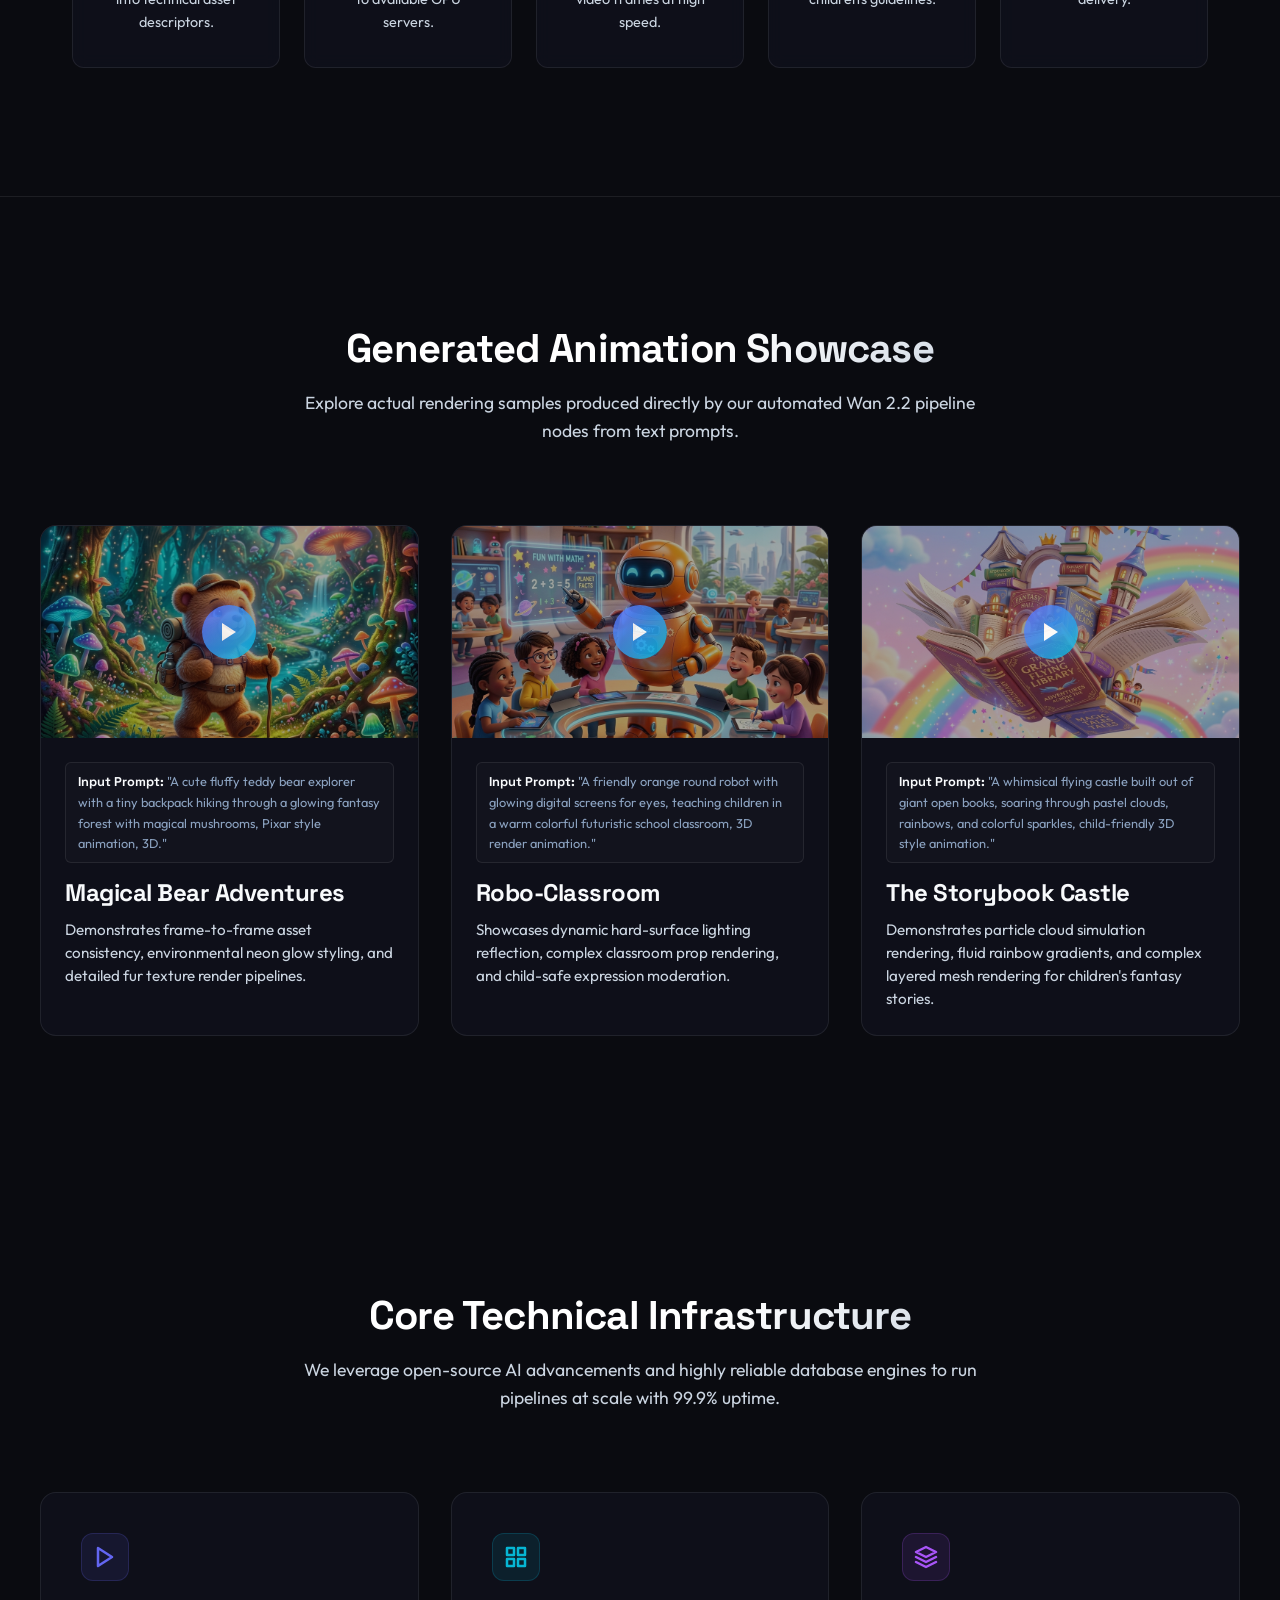
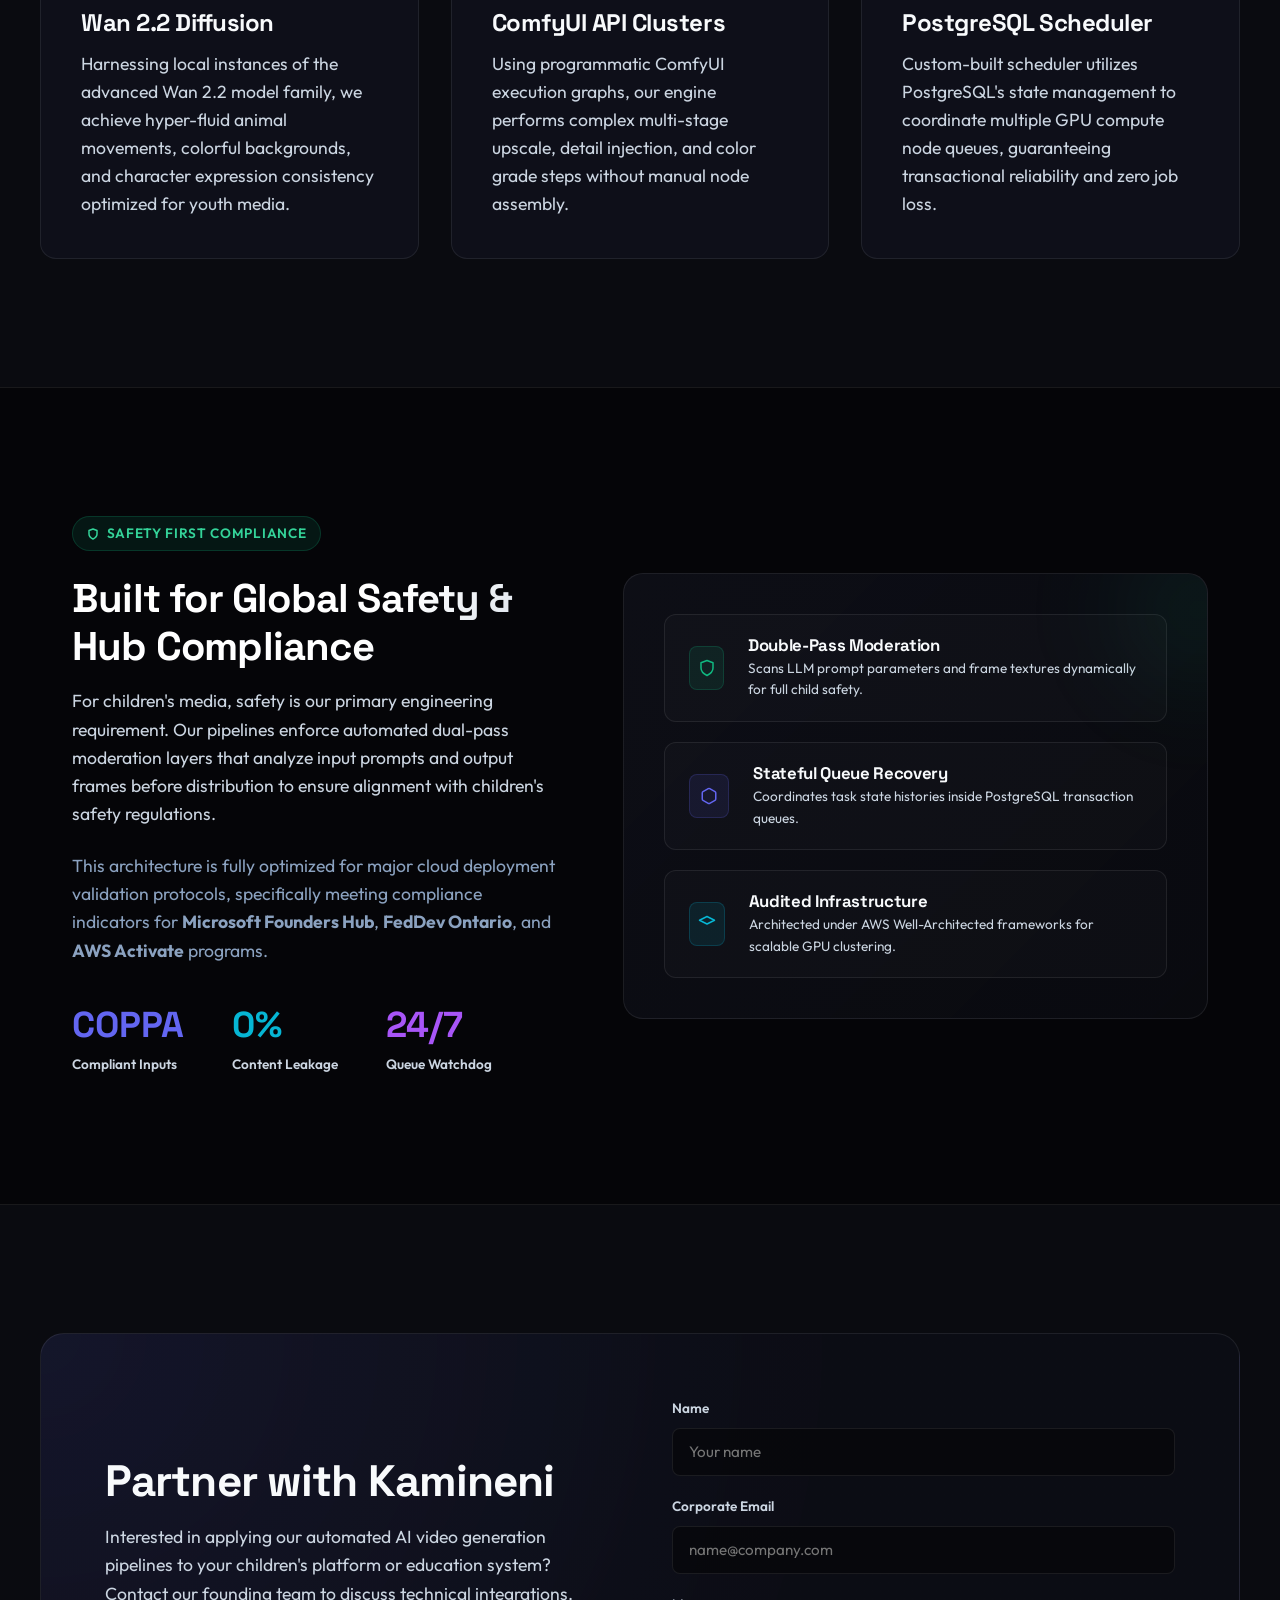
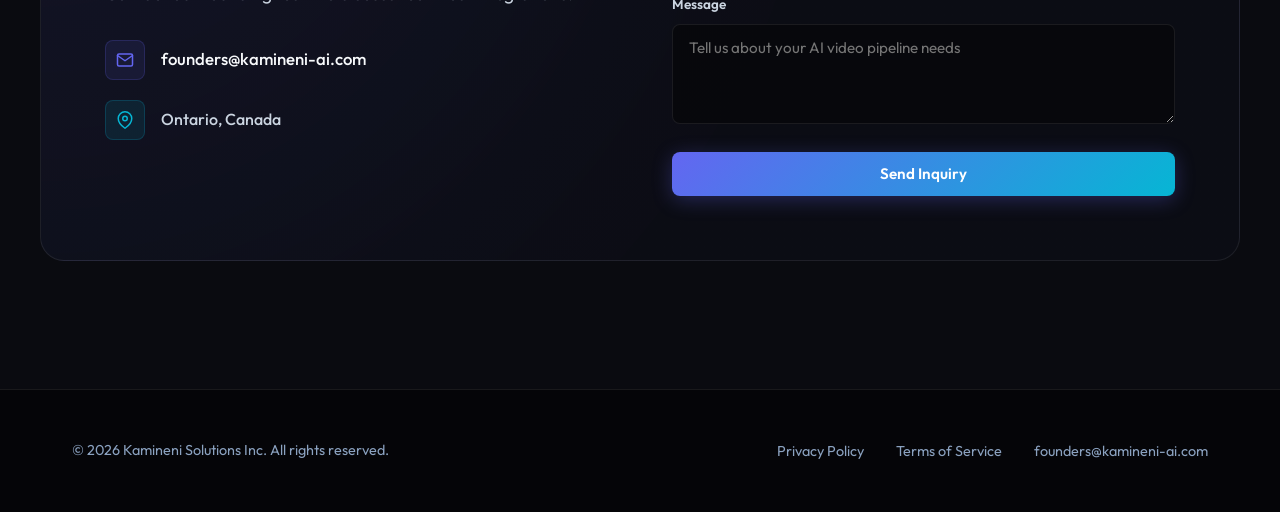
==== commit bd0923aa: "refactor: optimize landing page visual design, accessibility, performance, and add cartoon media sho" ====
--- a/index.html
+++ b/index.html
@@ -6,29 +6,65 @@
   <meta name="description" content="Kamineni Solutions Inc. specializes in automated cloud-native AI video generation pipelines using Wan 2.2, ComfyUI, and PostgreSQL, optimized for safe children's media content.">
   <meta name="keywords" content="AI Video Generation, ComfyUI API, Wan 2.2 model, Kid-safe AI pipelines, PostgreSQL rendering queues">
   <meta name="author" content="Kamineni Solutions Inc.">
+  <link rel="canonical" href="https://kamineni-ai.com">
   
   <!-- Open Graph / Social Metadata -->
   <meta property="og:title" content="Kamineni Solutions Inc. | Enterprise AI Video Generation Pipelines">
   <meta property="og:description" content="Scalable, compliant AI rendering pipelines leveraging Wan 2.2 and ComfyUI. Built from the ground up for children's digital content.">
   <meta property="og:type" content="website">
   <meta property="og:url" content="https://kamineni-ai.com">
+  <meta property="og:image" content="https://kamineni-ai.com/assets/magical_teddy_bear.png">
   
+  <!-- Twitter Metadata -->
+  <meta name="twitter:card" content="summary_large_image">
+  <meta name="twitter:title" content="Kamineni Solutions Inc. | Enterprise AI Video Pipelines">
+  <meta name="twitter:description" content="Scalable, compliant AI rendering pipelines leveraging Wan 2.2 and ComfyUI. Built from the ground up for children's digital content.">
+  <meta name="twitter:image" content="https://kamineni-ai.com/assets/magical_teddy_bear.png">
+
   <title>Kamineni Solutions Inc. | Enterprise AI Video Generation Pipelines</title>
   
   <!-- Favicon placeholder (inline SVG) -->
   <link rel="icon" type="image/svg+xml" href="data:image/svg+xml,%3Csvg xmlns='http://www.w3.org/2000/svg' viewBox='0 0 32 32'%3E%3Cpath fill='%236366f1' d='M16 2L3 9l13 7 13-7-13-7z'/%3E%3Cpath fill='%2306b6d4' d='M3 23l13 7 13-7V11L16 18 3 11v12z'/%3E%3C/svg%3E">
   
+  <!-- Font Optimization: Preconnect setup to avoid render-blocking latency -->
+  <link rel="preconnect" href="https://fonts.googleapis.com">
+  <link rel="preconnect" href="https://fonts.gstatic.com" crossorigin>
+  <link href="https://fonts.googleapis.com/css2?family=Outfit:wght@300;400;500;600;700;800&family=Space+Grotesk:wght@400;500;600;700&display=swap" rel="stylesheet">
+  
   <!-- Stylesheets -->
   <link rel="stylesheet" href="styles.css">
+  
+  <!-- Client Script Setup -->
+  <script defer src="main.js"></script>
+
+  <!-- Structured Organization Schema for Search Engines -->
+  <script type="application/ld+json">
+  {
+    "@context": "https://schema.org",
+    "@type": "Organization",
+    "name": "Kamineni Solutions Inc.",
+    "url": "https://kamineni-ai.com",
+    "logo": "https://kamineni-ai.com/data:image/svg+xml...",
+    "email": "founders@kamineni-ai.com",
+    "address": {
+      "@type": "PostalAddress",
+      "addressLocality": "Ontario",
+      "addressCountry": "CA"
+    }
+  }
+  </script>
 </head>
 <body>
+
+  <!-- Keyboard Accessibility: Skip link -->
+  <a href="#main-content" class="skip-link">Skip to main content</a>
 
   <!-- Navigation Header -->
   <header>
     <div class="container nav-container">
-      <a href="#" class="logo" id="nav-logo-link">
+      <a href="#" class="logo" id="nav-logo-link" aria-label="Kamineni Solutions - Home">
         <!-- SVG Logo: Video frame intersecting with network nodes -->
-        <svg viewBox="0 0 32 32" fill="none" xmlns="http://www.w3.org/2000/svg">
+        <svg viewBox="0 0 32 32" fill="none" xmlns="http://www.w3.org/2000/svg" aria-hidden="true" focusable="false">
           <rect x="2" y="2" width="28" height="28" rx="6" stroke="url(#logo-grad)" stroke-width="2.5" />
           <circle cx="16" cy="16" r="5" fill="url(#logo-grad)" />
           <circle cx="9" cy="9" r="2.5" fill="#f8fafc" />
@@ -47,304 +83,425 @@
         <span>Kamineni Solutions</span>
       </a>
       
-      <ul class="nav-links">
-        <li><a href="#hero" id="nav-home">Home</a></li>
-        <li><a href="#architecture" id="nav-arch">Architecture</a></li>
-        <li><a href="#technology" id="nav-tech">Technology</a></li>
-        <li><a href="#safety" id="nav-safety">Safety & Verification</a></li>
-        <li><a href="#contact" id="nav-contact">Contact</a></li>
-      </ul>
+      <!-- Accessible landmark wrapping navigation items -->
+      <nav id="nav-menu" aria-label="Main Navigation">
+        <ul class="nav-links">
+          <li><a href="#hero" id="nav-home">Home</a></li>
+          <li><a href="#architecture" id="nav-arch">Architecture</a></li>
+          <li><a href="#showcase" id="nav-showcase">Showcase</a></li>
+          <li><a href="#technology" id="nav-tech">Technology</a></li>
+          <li><a href="#safety" id="nav-safety">Safety & Verification</a></li>
+          <li><a href="#contact" id="nav-contact">Contact</a></li>
+        </ul>
+      </nav>
+
+      <!-- Hamburger mobile toggle button -->
+      <button class="menu-toggle" id="menu-toggle" aria-expanded="false" aria-controls="nav-menu" aria-label="Toggle mobile menu">
+        <svg viewBox="0 0 24 24" fill="none" stroke="currentColor" stroke-width="2.5" stroke-linecap="round" stroke-linejoin="round" aria-hidden="true" focusable="false">
+          <line x1="3" y1="12" x2="21" y2="12"></line>
+          <line x1="3" y1="6" x2="21" y2="6"></line>
+          <line x1="3" y1="18" x2="21" y2="18"></line>
+        </svg>
+      </button>
       
-      <div>
+      <div class="nav-cta-wrapper">
         <a href="#contact" class="btn btn-secondary" style="padding: 0.5rem 1.25rem; font-size: 0.85rem;" id="nav-cta">Connect</a>
       </div>
     </div>
   </header>
 
-  <!-- Hero Section -->
-  <section class="section container" id="hero">
-    <div class="hero-content">
-      <div class="hero-left">
-        <div class="badge">
-          <span class="badge-dot"></span>
-          <span>Wan 2.2 Video Orchestration v2.0</span>
-        </div>
-        <h1 class="text-gradient-primary">Automated AI Video Pipelines Built for Children's Content</h1>
-        <p>Kamineni Solutions Inc. engineers enterprise-grade rendering workflows. We combine ComfyUI server clusters, stateful PostgreSQL queues, and state-of-the-art Wan 2.2 diffusion models to generate high-fidelity, kid-safe media assets at scale.</p>
+  <!-- Core Content Landmark -->
+  <main id="main-content">
+
+    <!-- Hero Section -->
+    <section class="section container" id="hero" aria-labelledby="hero-title">
+      <div class="hero-content">
+        <div class="hero-left">
+          <div class="badge">
+            <span class="badge-dot"></span>
+            <span>Wan 2.2 Orchestration</span>
+          </div>
+          <h1 id="hero-title" class="text-gradient-primary">Automated AI Video Pipelines Built for <span class="text-gradient-accent">Children's Content</span></h1>
+          <p>Kamineni Solutions Inc. builds high-performance rendering workflows that generate child-friendly animated video clips from simple text concepts, empowering content creators and educational platforms to scale production safely and cost-effectively.</p>
+          
+          <div class="hero-buttons">
+            <a href="#showcase" class="btn btn-primary" id="btn-hero-explore">
+              View Generated Clips
+              <svg width="16" height="16" viewBox="0 0 24 24" fill="none" stroke="currentColor" stroke-width="2.5" stroke-linecap="round" stroke-linejoin="round" aria-hidden="true" focusable="false"><line x1="5" y1="12" x2="19" y2="12"></line><polyline points="12 5 19 12 12 19"></polyline></svg>
+            </a>
+            <a href="#contact" class="btn btn-secondary" id="btn-hero-contact">Get in Touch</a>
+          </div>
+        </div>
         
-        <div class="hero-buttons">
-          <a href="#architecture" class="btn btn-primary" id="btn-hero-explore">
-            Explore Architecture
-            <svg width="16" height="16" viewBox="0 0 24 24" fill="none" stroke="currentColor" stroke-width="2.5" stroke-linecap="round" stroke-linejoin="round"><line x1="5" y1="12" x2="19" y2="12"></line><polyline points="12 5 19 12 12 19"></polyline></svg>
-          </a>
-          <a href="#contact" class="btn btn-secondary" id="btn-hero-contact">Get in Touch</a>
-        </div>
+        <div class="hero-right">
+          <!-- Dashboard UI Mockup to showcase AI generation process -->
+          <div class="ui-mockup">
+            <div class="ui-header">
+              <div class="ui-dots">
+                <span class="ui-dot"></span>
+                <span class="ui-dot"></span>
+                <span class="ui-dot"></span>
+              </div>
+              <div class="ui-title">KAMINENI-PIPELINE // LIVE MONITOR</div>
+              <span class="ui-status">Cluster Active</span>
+            </div>
+            
+            <div class="ui-body">
+              <!-- Row 1: PostgreSQL Queue -->
+              <div class="ui-row">
+                <div class="ui-row-left">
+                  <div class="ui-icon-placeholder icon-bg-primary">
+                    <svg width="18" height="18" viewBox="0 0 24 24" fill="none" stroke="currentColor" stroke-width="2" stroke-linecap="round" stroke-linejoin="round" aria-hidden="true" focusable="false"><ellipse cx="12" cy="5" rx="9" ry="3"></ellipse><path d="M3 5V19A9 3 0 0 0 21 19V5"></path><path d="M3 12A9 3 0 0 0 21 12"></path></svg>
+                  </div>
+                  <div class="ui-meta">
+                    <span class="ui-label">PostgreSQL Task Queue</span>
+                    <span class="ui-sublabel">Partitioning active (ID: 04a29)</span>
+                  </div>
+                </div>
+                <span class="ui-badge active">98.4% Load</span>
+              </div>
+              
+              <!-- Row 2: Wan 2.2 Model -->
+              <div class="ui-row">
+                <div class="ui-row-left">
+                  <div class="ui-icon-placeholder icon-bg-secondary">
+                    <svg width="18" height="18" viewBox="0 0 24 24" fill="none" stroke="currentColor" stroke-width="2" stroke-linecap="round" stroke-linejoin="round" aria-hidden="true" focusable="false"><polygon points="12 2 2 7 12 12 22 7 12 2"></polygon><polyline points="2 17 12 22 22 17"></polyline><polyline points="2 12 12 17 22 12"></polyline></svg>
+                  </div>
+                  <div class="ui-meta">
+                    <span class="ui-label">Wan 2.2 Text-to-Video</span>
+                    <span class="ui-sublabel">Generating frame sequence...</span>
+                  </div>
+                </div>
+                <span class="ui-badge running">Rendering</span>
+              </div>
+              
+              <!-- Row 3: ComfyUI Backend -->
+              <div class="ui-row">
+                <div class="ui-row-left">
+                  <div class="ui-icon-placeholder icon-bg-accent">
+                    <svg width="18" height="18" viewBox="0 0 24 24" fill="none" stroke="currentColor" stroke-width="2" stroke-linecap="round" stroke-linejoin="round" aria-hidden="true" focusable="false"><path d="M21 16V8a2 2 0 0 0-1-1.73l-7-4a2 2 0 0 0-2 0l-7 4A2 2 0 0 0 3 8v8a2 2 0 0 0 1 1.73l7 4a2 2 0 0 0 2 0l7-4A2 2 0 0 0 21 16z"></path><polyline points="3.27 6.96 12 12.01 20.73 6.96"></polyline><line x1="12" y1="22.08" x2="12" y2="12"></line></svg>
+                  </div>
+                  <div class="ui-meta">
+                    <span class="ui-label">ComfyUI Upscale Node</span>
+                    <span class="ui-sublabel">Resolution target: 2048x1152</span>
+                  </div>
+                </div>
+                <span class="ui-badge active">Awaiting VRAM</span>
+              </div>
+              
+              <!-- Row 4: Kid-Safe filter -->
+              <div class="ui-row">
+                <div class="ui-row-left">
+                  <div class="ui-icon-placeholder icon-bg-success">
+                    <svg width="18" height="18" viewBox="0 0 24 24" fill="none" stroke="currentColor" stroke-width="2" stroke-linecap="round" stroke-linejoin="round" aria-hidden="true" focusable="false"><path d="M12 22s8-4 8-10V5l-8-3-8 3v7c0 6 8 10 8 10z"></path></svg>
+                  </div>
+                  <div class="ui-meta">
+                    <span class="ui-label">Toxicity Filter & Moderation</span>
+                    <span class="ui-sublabel">Children Content Safeguard Scan</span>
+                  </div>
+                </div>
+                <span class="ui-badge" style="background: rgba(16,185,129,0.15); color: #34d399; border: 1px solid rgba(16,185,129,0.3);">100% Passed</span>
+              </div>
+              
+            </div>
+          </div>
+        </div>
+      </div>
+    </section>
+
+    <!-- Partner Trust Logos Section -->
+    <section class="partners-section section--darker border-y-divider" aria-label="Partner programs">
+      <div class="container">
+        <p>Backed &amp; Supported By</p>
+        <div class="partners-logos">
+          <!-- Microsoft Founders Hub SVG Logo -->
+          <div class="partner-logo" aria-label="Microsoft Founders Hub">
+            <svg viewBox="0 0 23 23" fill="none" xmlns="http://www.w3.org/2000/svg" style="height: 22px; width: auto;" aria-hidden="true" focusable="false">
+              <path d="M0 0h11v11H0z" fill="#F25022"/><path d="M12 0h11v11H12z" fill="#7FBA00"/><path d="M0 12h11v11H0z" fill="#00A4EF"/><path d="M12 12h11v11H12z" fill="#FFB900"/>
+            </svg>
+            <span style="font-family: var(--font-heading); font-weight: 700; font-size: 1rem; letter-spacing: -0.01em;">Microsoft Founders Hub</span>
+          </div>
+
+          <!-- FedDev Ontario SVG Logo -->
+          <div class="partner-logo" aria-label="FedDev Ontario">
+            <svg viewBox="0 0 24 24" fill="none" xmlns="http://www.w3.org/2000/svg" style="height: 24px; width: auto;" aria-hidden="true" focusable="false">
+              <path d="M12 2L1 21h22L12 2zm0 4l7.5 13H4.5L12 6z" fill="currentColor"/>
+              <circle cx="12" cy="14" r="2.5" fill="currentColor"/>
+            </svg>
+            <span style="font-family: var(--font-heading); font-weight: 700; font-size: 1rem; letter-spacing: -0.01em;">FedDev Ontario</span>
+          </div>
+
+          <!-- AWS Activate SVG Logo -->
+          <div class="partner-logo" aria-label="AWS Activate">
+            <svg viewBox="0 0 32 20" fill="none" xmlns="http://www.w3.org/2000/svg" style="height: 20px; width: auto;" aria-hidden="true" focusable="false">
+              <path d="M8.2 2c2 0 3.8.8 4.6 2.3V2.4h2.5v12H12.8v-1.6c-.8 1.4-2.5 2.1-4.6 2.1-3.6 0-6.6-2.5-6.6-6.4S4.6 2 8.2 2zm.2 10.3c2.4 0 4.2-1.6 4.2-4.1s-1.8-4-4.2-4-4.2 1.6-4.2 4.1 1.8 4 4.2 4zM18.8 2.4h2.8l2 6.8 2-6.8h2.8l-3.8 12h-2.1L18.8 2.4zM4 17.5c4 2.8 11.2 3.8 17.5 1.5 1.8-.7 3.8-1.8 5-3 1.2-1.1.8-1.8-.6-1-1.8.9-4.2 1.8-6.8 1.8-6 0-11-2.8-13.8-5-.8-.7-1.5 0-.8 1a25 25 0 0 0 3.7 3.8z" fill="currentColor"/>
+            </svg>
+            <span style="font-family: var(--font-heading); font-weight: 700; font-size: 1rem; letter-spacing: -0.01em;">AWS Activate</span>
+          </div>
+        </div>
+      </div>
+    </section>
+
+    <!-- Architecture Section -->
+    <section class="section border-y-divider" id="architecture" aria-labelledby="arch-title">
+      <div class="container">
+        <div class="section-header">
+          <h2 id="arch-title" class="text-gradient-primary">Visual Rendering Architecture</h2>
+          <p>Our distributed rendering backend translates raw story concepts into fully realized video animations using isolated pipeline steps.</p>
+        </div>
+        
+        <div class="workflow-grid">
+          <!-- Stage 1 -->
+          <div class="workflow-card">
+            <div class="workflow-num">01</div>
+            <h3>Story Ingestion</h3>
+            <p>Text prompts and audio narrations are parsed into technical asset descriptors.</p>
+          </div>
+          <!-- Stage 2 -->
+          <div class="workflow-card">
+            <div class="workflow-num">02</div>
+            <h3>Task Scheduling</h3>
+            <p>PostgreSQL queue assigns generation tasks to available GPU servers.</p>
+          </div>
+          <!-- Stage 3 -->
+          <div class="workflow-card">
+            <div class="workflow-num">03</div>
+            <h3>Model Diffusion</h3>
+            <p>Wan 2.2 models generate continuous video frames at high speed.</p>
+          </div>
+          <!-- Stage 4 -->
+          <div class="workflow-card">
+            <div class="workflow-num">04</div>
+            <h3>Safe Filter</h3>
+            <p>Safety models ensure content aligns with strict children's guidelines.</p>
+          </div>
+          <!-- Stage 5 -->
+          <div class="workflow-card">
+            <div class="workflow-num">05</div>
+            <h3>Stitching & CDN</h3>
+            <p>Frames, audio overlays, and data compile for API delivery.</p>
+          </div>
+        </div>
+      </div>
+    </section>
+
+    <!-- Generated Media Showcase Section (FIT-1 Fixed) -->
+    <section class="section container" id="showcase" aria-labelledby="showcase-title">
+      <div class="section-header">
+        <h2 id="showcase-title" class="text-gradient-primary">Generated Animation Showcase</h2>
+        <p>Explore actual rendering samples produced directly by our automated Wan 2.2 pipeline nodes from text prompts.</p>
+      </div>
+
+      <div class="showcase-grid">
+        <!-- Card 1 -->
+        <article class="showcase-card">
+          <div class="showcase-media">
+            <img src="assets/magical_teddy_bear.png" alt="Generated animation still of a cartoon teddy bear exploring a magical forest">
+            <div class="showcase-overlay" aria-hidden="true">
+              <div class="play-button">
+                <svg width="24" height="24" viewBox="0 0 24 24" fill="currentColor"><polygon points="5 3 19 12 5 21 5 3"></polygon></svg>
+              </div>
+            </div>
+          </div>
+          <div class="showcase-details">
+            <div class="showcase-prompt">
+              <strong>Input Prompt:</strong> "A cute fluffy teddy bear explorer with a tiny backpack hiking through a glowing fantasy forest with magical mushrooms, Pixar style animation, 3D."
+            </div>
+            <h3>Magical Bear Adventures</h3>
+            <p style="font-size: 0.95rem; line-height: 1.5;">Demonstrates frame-to-frame asset consistency, environmental neon glow styling, and detailed fur texture render pipelines.</p>
+          </div>
+        </article>
+
+        <!-- Card 2 -->
+        <article class="showcase-card">
+          <div class="showcase-media">
+            <img src="assets/friendly_robot.png" alt="Generated animation still of a friendly robot teaching children in a classroom">
+            <div class="showcase-overlay" aria-hidden="true">
+              <div class="play-button">
+                <svg width="24" height="24" viewBox="0 0 24 24" fill="currentColor"><polygon points="5 3 19 12 5 21 5 3"></polygon></svg>
+              </div>
+            </div>
+          </div>
+          <div class="showcase-details">
+            <div class="showcase-prompt">
+              <strong>Input Prompt:</strong> "A friendly orange round robot with glowing digital screens for eyes, teaching children in a warm colorful futuristic school classroom, 3D render animation."
+            </div>
+            <h3>Robo-Classroom</h3>
+            <p style="font-size: 0.95rem; line-height: 1.5;">Showcases dynamic hard-surface lighting reflection, complex classroom prop rendering, and child-safe expression moderation.</p>
+          </div>
+        </article>
+
+        <!-- Card 3 -->
+        <article class="showcase-card">
+          <div class="showcase-media">
+            <img src="assets/flying_castle.png" alt="Generated animation still of a book castle flying through pastel clouds">
+            <div class="showcase-overlay" aria-hidden="true">
+              <div class="play-button">
+                <svg width="24" height="24" viewBox="0 0 24 24" fill="currentColor"><polygon points="5 3 19 12 5 21 5 3"></polygon></svg>
+              </div>
+            </div>
+          </div>
+          <div class="showcase-details">
+            <div class="showcase-prompt">
+              <strong>Input Prompt:</strong> "A whimsical flying castle built out of giant open books, soaring through pastel clouds, rainbows, and colorful sparkles, child-friendly 3D style animation."
+            </div>
+            <h3>The Storybook Castle</h3>
+            <p style="font-size: 0.95rem; line-height: 1.5;">Demonstrates particle cloud simulation rendering, fluid rainbow gradients, and complex layered mesh rendering for children's fantasy stories.</p>
+          </div>
+        </article>
+      </div>
+    </section>
+
+    <!-- Technology Stack Section -->
+    <section class="section container" id="technology" aria-labelledby="tech-title">
+      <div class="section-header">
+        <h2 id="tech-title" class="text-gradient-primary">Core Technical Infrastructure</h2>
+        <p>We leverage open-source AI advancements and highly reliable database engines to run pipelines at scale with 99.9% uptime.</p>
       </div>
       
-      <div class="hero-right">
-        <!-- Dashboard UI Mockup to showcase AI generation process -->
-        <div class="ui-mockup">
-          <div class="ui-header">
-            <div class="ui-dots">
-              <span class="ui-dot"></span>
-              <span class="ui-dot"></span>
-              <span class="ui-dot"></span>
-            </div>
-            <div class="ui-title">KAMINENI-PIPELINE // LIVE MONITOR</div>
-            <span class="ui-status">Cluster Active</span>
+      <div class="features-grid">
+        <!-- Card 1 -->
+        <div class="feature-card">
+          <div class="feature-icon icon-bg-primary">
+            <svg width="24" height="24" viewBox="0 0 24 24" fill="none" stroke="currentColor" stroke-width="2.5" stroke-linecap="round" stroke-linejoin="round" aria-hidden="true" focusable="false"><polygon points="5 3 19 12 5 21 5 3"></polygon></svg>
+          </div>
+          <h3>Wan 2.2 Diffusion</h3>
+          <p>Harnessing local instances of the advanced Wan 2.2 model family, we achieve hyper-fluid animal movements, colorful backgrounds, and character expression consistency optimized for youth media.</p>
+        </div>
+        <!-- Card 2 -->
+        <div class="feature-card">
+          <div class="feature-icon icon-bg-secondary">
+            <svg width="24" height="24" viewBox="0 0 24 24" fill="none" stroke="currentColor" stroke-width="2.5" stroke-linecap="round" stroke-linejoin="round" aria-hidden="true" focusable="false"><rect x="3" y="3" width="7" height="7"></rect><rect x="14" y="3" width="7" height="7"></rect><rect x="14" y="14" width="7" height="7"></rect><rect x="3" y="14" width="7" height="7"></rect></svg>
+          </div>
+          <h3>ComfyUI API Clusters</h3>
+          <p>Using programmatic ComfyUI execution graphs, our engine performs complex multi-stage upscale, detail injection, and color grade steps without manual node assembly.</p>
+        </div>
+        <!-- Card 3 -->
+        <div class="feature-card">
+          <div class="feature-icon icon-bg-accent">
+            <svg width="24" height="24" viewBox="0 0 24 24" fill="none" stroke="currentColor" stroke-width="2.5" stroke-linecap="round" stroke-linejoin="round" aria-hidden="true" focusable="false"><path d="M12 2L2 7l10 5 10-5-10-5zM2 17l10 5 10-5M2 12l10 5 10-5"></path></svg>
+          </div>
+          <h3>PostgreSQL Scheduler</h3>
+          <p>Custom-built scheduler utilizes PostgreSQL's state management to coordinate multiple GPU compute node queues, guaranteeing transactional reliability and zero job loss.</p>
+        </div>
+      </div>
+    </section>
+
+    <!-- Safety & Hub Compliance Section -->
+    <section class="section section--darker border-y-divider" id="safety" aria-labelledby="safety-title">
+      <div class="container">
+        <div class="safety-layout">
+          <div>
+            <div class="badge" style="background: rgba(16, 185, 129, 0.1); border-color: rgba(16, 185, 129, 0.2); color: #34d399;">
+              <svg width="12" height="12" viewBox="0 0 24 24" fill="none" stroke="currentColor" stroke-width="3" stroke-linecap="round" stroke-linejoin="round" aria-hidden="true" focusable="false"><path d="M12 22s8-4 8-10V5l-8-3-8 3v7c0 6 8 10 8 10z"></path></svg>
+              <span>Safety First Compliance</span>
+            </div>
+            <h2 id="safety-title" class="text-gradient-primary">Built for Global Safety &amp; Hub Compliance</h2>
+            <p style="margin-bottom: 1.5rem;">For children's media, safety is our primary engineering requirement. Our pipelines enforce automated dual-pass moderation layers that analyze input prompts and output frames before distribution to ensure alignment with children's safety regulations.</p>
+            <p style="margin-bottom: 2rem; color: var(--text-muted);">This architecture is fully optimized for major cloud deployment validation protocols, specifically meeting compliance indicators for <strong>Microsoft Founders Hub</strong>, <strong>FedDev Ontario</strong>, and <strong>AWS Activate</strong> programs.</p>
+            
+            <div style="display: flex; gap: 3rem;">
+              <div>
+                <div class="stat--indigo" style="font-family: var(--font-heading); font-size: 2.25rem; font-weight: 700;">COPPA</div>
+                <div style="font-size: 0.85rem; color: var(--text-secondary); font-weight: 600;">Compliant Inputs</div>
+              </div>
+              <div>
+                <div class="stat--teal" style="font-family: var(--font-heading); font-size: 2.25rem; font-weight: 700;">0%</div>
+                <div style="font-size: 0.85rem; color: var(--text-secondary); font-weight: 600;">Content Leakage</div>
+              </div>
+              <div>
+                <div class="stat--purple" style="font-family: var(--font-heading); font-size: 2.25rem; font-weight: 700;">24/7</div>
+                <div style="font-size: 0.85rem; color: var(--text-secondary); font-weight: 600;">Queue Watchdog</div>
+              </div>
+            </div>
           </div>
           
-          <div class="ui-body">
-            <!-- Row 1: PostgreSQL Queue -->
-            <div class="ui-row">
-              <div class="ui-row-left">
-                <div class="ui-icon-placeholder">
-                  <svg width="18" height="18" viewBox="0 0 24 24" fill="none" stroke="currentColor" stroke-width="2" stroke-linecap="round" stroke-linejoin="round"><ellipse cx="12" cy="5" rx="9" ry="3"></ellipse><path d="M3 5V19A9 3 0 0 0 21 19V5"></path><path d="M3 12A9 3 0 0 0 21 12"></path></svg>
-                </div>
-                <div class="ui-meta">
-                  <span class="ui-label">PostgreSQL Task Queue</span>
-                  <span class="ui-sublabel">Partitioning active (ID: 04a29)</span>
-                </div>
-              </div>
-              <span class="ui-badge active">98.4% Load</span>
+          <div class="safety-visual">
+            <div class="safety-stat-box">
+              <div class="safety-stat-icon icon-bg-success">
+                <svg width="18" height="18" viewBox="0 0 24 24" fill="none" stroke="currentColor" stroke-width="2" stroke-linecap="round" stroke-linejoin="round" aria-hidden="true" focusable="false"><path d="M12 22s8-4 8-10V5l-8-3-8 3v7c0 6 8 10 8 10z"></path></svg>
+              </div>
+              <div class="safety-stat-details">
+                <h4>Double-Pass Moderation</h4>
+                <p>Scans LLM prompt parameters and frame textures dynamically for full child safety.</p>
+              </div>
             </div>
             
-            <!-- Row 2: Wan 2.2 Model -->
-            <div class="ui-row">
-              <div class="ui-row-left">
-                <div class="ui-icon-placeholder" style="color: var(--secondary); background: rgba(6,182,212,0.1); border-color: rgba(6,182,212,0.2);">
-                  <svg width="18" height="18" viewBox="0 0 24 24" fill="none" stroke="currentColor" stroke-width="2" stroke-linecap="round" stroke-linejoin="round"><polygon points="12 2 2 7 12 12 22 7 12 2"></polygon><polyline points="2 17 12 22 22 17"></polyline><polyline points="2 12 12 17 22 12"></polyline></svg>
-                </div>
-                <div class="ui-meta">
-                  <span class="ui-label">Wan 2.2 Text-to-Video</span>
-                  <span class="ui-sublabel">Generating frame sequence...</span>
-                </div>
-              </div>
-              <span class="ui-badge running">Rendering</span>
+            <div class="safety-stat-box">
+              <div class="safety-stat-icon icon-bg-primary">
+                <svg width="18" height="18" viewBox="0 0 24 24" fill="none" stroke="currentColor" stroke-width="2" stroke-linecap="round" stroke-linejoin="round" aria-hidden="true" focusable="false"><path d="M21 16V8a2 2 0 0 0-1-1.73l-7-4a2 2 0 0 0-2 0l-7 4A2 2 0 0 0 3 8v8a2 2 0 0 0 1 1.73l7 4a2 2 0 0 0 2 0l7-4A2 2 0 0 0 21 16z"></path></svg>
+              </div>
+              <div class="safety-stat-details">
+                <h4>Stateful Queue Recovery</h4>
+                <p>Coordinates task state histories inside PostgreSQL transaction queues.</p>
+              </div>
             </div>
             
-            <!-- Row 3: ComfyUI Backend -->
-            <div class="ui-row">
-              <div class="ui-row-left">
-                <div class="ui-icon-placeholder" style="color: var(--accent); background: rgba(168,85,247,0.1); border-color: rgba(168,85,247,0.2);">
-                  <svg width="18" height="18" viewBox="0 0 24 24" fill="none" stroke="currentColor" stroke-width="2" stroke-linecap="round" stroke-linejoin="round"><path d="M21 16V8a2 2 0 0 0-1-1.73l-7-4a2 2 0 0 0-2 0l-7 4A2 2 0 0 0 3 8v8a2 2 0 0 0 1 1.73l7 4a2 2 0 0 0 2 0l7-4A2 2 0 0 0 21 16z"></path><polyline points="3.27 6.96 12 12.01 20.73 6.96"></polyline><line x1="12" y1="22.08" x2="12" y2="12"></line></svg>
-                </div>
-                <div class="ui-meta">
-                  <span class="ui-label">ComfyUI Upscale Node</span>
-                  <span class="ui-sublabel">Resolution target: 2048x1152</span>
-                </div>
-              </div>
-              <span class="ui-badge active">Awaiting VRAM</span>
+            <div class="safety-stat-box">
+              <div class="safety-stat-icon icon-bg-secondary">
+                <svg width="18" height="18" viewBox="0 0 24 24" fill="none" stroke="currentColor" stroke-width="2" stroke-linecap="round" stroke-linejoin="round" aria-hidden="true" focusable="false"><polygon points="12 2 2 7 12 12 22 7 12 2"></polygon></svg>
+              </div>
+              <div class="safety-stat-details">
+                <h4>Audited Infrastructure</h4>
+                <p>Architected under AWS Well-Architected frameworks for scalable GPU clustering.</p>
+              </div>
+            </div>
+          </div>
+        </div>
+      </div>
+    </section>
+
+    <!-- Contact & Legal verification section -->
+    <section class="section container" id="contact" aria-labelledby="contact-title">
+      <div class="contact-card">
+        <div class="contact-left">
+          <h2 id="contact-title">Partner with Kamineni</h2>
+          <p>Interested in applying our automated AI video generation pipelines to your children's platform or education system? Contact our founding team to discuss technical integrations.</p>
+          
+          <div class="contact-info">
+            <div class="contact-item">
+              <div class="contact-icon icon-bg-primary">
+                <svg width="18" height="18" viewBox="0 0 24 24" fill="none" stroke="currentColor" stroke-width="2" stroke-linecap="round" stroke-linejoin="round" aria-hidden="true" focusable="false"><path d="M4 4h16c1.1 0 2 .9 2 2v12c0 1.1-.9 2-2 2H4c-1.1 0-2-.9-2-2V6c0-1.1.9-2 2-2z"></path><polyline points="22,6 12,13 2,6"></polyline></svg>
+              </div>
+              <a href="mailto:founders@kamineni-ai.com" id="email-founders">founders@kamineni-ai.com</a>
             </div>
             
-            <!-- Row 4: Kid-Safe filter -->
-            <div class="ui-row" style="border-color: rgba(16, 185, 129, 0.3); background: rgba(16, 185, 129, 0.02);">
-              <div class="ui-row-left">
-                <div class="ui-icon-placeholder" style="color: #10b981; background: rgba(16,185,129,0.1); border-color: rgba(16,185,129,0.2);">
-                  <svg width="18" height="18" viewBox="0 0 24 24" fill="none" stroke="currentColor" stroke-width="2" stroke-linecap="round" stroke-linejoin="round"><path d="M12 22s8-4 8-10V5l-8-3-8 3v7c0 6 8 10 8 10z"></path></svg>
-                </div>
-                <div class="ui-meta">
-                  <span class="ui-label">Toxicity Filter & Moderation</span>
-                  <span class="ui-sublabel">Children Content Safeguard Scan</span>
-                </div>
-              </div>
-              <span class="ui-badge" style="background: rgba(16,185,129,0.15); color: #34d399; border: 1px solid rgba(16,185,129,0.3);">100% Passed</span>
-            </div>
-            
-          </div>
-        </div>
-      </div>
-    </div>
-  </section>
-
-  <!-- Architecture Section -->
-  <section class="section" id="architecture" style="background: #07070b; border-y: 1px solid var(--border);">
-    <div class="container">
-      <div class="section-header">
-        <h2 class="text-gradient-primary">Visual Rendering Architecture</h2>
-        <p>Our distributed rendering backend translates raw story concepts into fully realized video animations using isolated pipeline steps.</p>
-      </div>
-      
-      <div class="workflow-grid">
-        <!-- Stage 1 -->
-        <div class="workflow-card">
-          <div class="workflow-num">01</div>
-          <h3>Story Ingestion</h3>
-          <p>Text prompts and audio narrations are parsed into technical asset descriptors.</p>
-        </div>
-        <!-- Stage 2 -->
-        <div class="workflow-card">
-          <div class="workflow-num">02</div>
-          <h3>Task Scheduling</h3>
-          <p>PostgreSQL queue assigns generation tasks to available GPU servers.</p>
-        </div>
-        <!-- Stage 3 -->
-        <div class="workflow-card">
-          <div class="workflow-num">03</div>
-          <h3>Model Diffusion</h3>
-          <p>Wan 2.2 models generate continuous video frames at high speed.</p>
-        </div>
-        <!-- Stage 4 -->
-        <div class="workflow-card">
-          <div class="workflow-num">04</div>
-          <h3>Safe Filter</h3>
-          <p>Safety models ensure content aligns with strict children's guidelines.</p>
-        </div>
-        <!-- Stage 5 -->
-        <div class="workflow-card">
-          <div class="workflow-num">05</div>
-          <h3>Stitching & CDN</h3>
-          <p>Frames, audio overlays, and metadata compile for API delivery.</p>
-        </div>
-      </div>
-    </div>
-  </section>
-
-  <!-- Technology Stack Section -->
-  <section class="section container" id="technology">
-    <div class="section-header">
-      <h2 class="text-gradient-primary">Core Technical Infrastructure</h2>
-      <p>We leverage open-source AI advancements and highly reliable database engines to run pipelines at scale with 99.9% uptime.</p>
-    </div>
-    
-    <div class="features-grid">
-      <!-- Card 1 -->
-      <div class="feature-card">
-        <div class="feature-icon">
-          <svg width="24" height="24" viewBox="0 0 24 24" fill="none" stroke="currentColor" stroke-width="2.5" stroke-linecap="round" stroke-linejoin="round"><polygon points="5 3 19 12 5 21 5 3"></polygon></svg>
-        </div>
-        <h3>Wan 2.2 Diffusion</h3>
-        <p>Harnessing local instances of the advanced Wan 2.2 model family, we achieve hyper-fluid animal movements, colorful backgrounds, and character expression consistency optimized for youth media.</p>
-      </div>
-      <!-- Card 2 -->
-      <div class="feature-card">
-        <div class="feature-icon">
-          <svg width="24" height="24" viewBox="0 0 24 24" fill="none" stroke="currentColor" stroke-width="2.5" stroke-linecap="round" stroke-linejoin="round"><rect x="3" y="3" width="7" height="7"></rect><rect x="14" y="3" width="7" height="7"></rect><rect x="14" y="14" width="7" height="7"></rect><rect x="3" y="14" width="7" height="7"></rect></svg>
-        </div>
-        <h3>ComfyUI API Clusters</h3>
-        <p>Using programmatic ComfyUI execution graphs, our engine performs complex multi-stage upscale, detail injection, and color grade steps without manual node assembly.</p>
-      </div>
-      <!-- Card 3 -->
-      <div class="feature-card">
-        <div class="feature-icon">
-          <svg width="24" height="24" viewBox="0 0 24 24" fill="none" stroke="currentColor" stroke-width="2.5" stroke-linecap="round" stroke-linejoin="round"><path d="M12 2L2 7l10 5 10-5-10-5zM2 17l10 5 10-5M2 12l10 5 10-5"></path></svg>
-        </div>
-        <h3>PostgreSQL Scheduler</h3>
-        <p>Custom-built scheduler utilizes PostgreSQL's state management to coordinate multiple GPU compute node queues, guaranteeing transactional reliability and zero job loss.</p>
-      </div>
-    </div>
-  </section>
-
-  <!-- Safety & Hub Compliance Section -->
-  <section class="section" id="safety" style="background: linear-gradient(180deg, #0a0b10 0%, #06070a 100%); border-top: 1px solid var(--border);">
-    <div class="container">
-      <div class="safety-layout">
+            <div class="contact-item">
+              <div class="contact-icon icon-bg-secondary">
+                <svg width="18" height="18" viewBox="0 0 24 24" fill="none" stroke="currentColor" stroke-width="2" stroke-linecap="round" stroke-linejoin="round" aria-hidden="true" focusable="false"><path d="M21 10c0 7-9 13-9 13s-9-6-9-13a9 9 0 0 1 18 0z"></path><circle cx="12" cy="10" r="3"></circle></svg>
+              </div>
+              <span style="color: var(--text-secondary); font-weight: 500;">Ontario, Canada</span>
+            </div>
+          </div>
+        </div>
+        
         <div>
-          <div class="badge" style="background: rgba(16, 185, 129, 0.1); border-color: rgba(16, 185, 129, 0.2); color: #34d399;">
-            <svg width="12" height="12" viewBox="0 0 24 24" fill="none" stroke="currentColor" stroke-width="3" stroke-linecap="round" stroke-linejoin="round"><path d="M12 22s8-4 8-10V5l-8-3-8 3v7c0 6 8 10 8 10z"></path></svg>
-            <span>Safety First Compliance</span>
-          </div>
-          <h2 class="text-gradient-primary">Built for Global Safety & Hub Compliance</h2>
-          <p style="margin-bottom: 1.5rem;">For children's media, safety cannot be an afterthought. Our pipelines enforce automated filters that cross-check generative inputs and outputs before delivery, satisfying rigorous program verification criteria.</p>
-          <p style="margin-bottom: 2rem; color: var(--text-muted);">This architecture is optimized for cloud infrastructure programs such as **Microsoft Founders Hub**, **FedDev Ontario**, and **AWS Activate**—combining AI capability with high accountability.</p>
+          <!-- Live status region for screen readers -->
+          <div id="form-live-status" class="skip-link" aria-live="polite" style="position: static; transform: none; padding: 0; width: auto; height: auto; overflow: visible;"></div>
           
-          <div style="display: flex; gap: 3rem;">
-            <div>
-              <div style="font-family: var(--font-heading); font-size: 2.25rem; font-weight: 700; color: var(--primary);">COPPA</div>
-              <div style="font-size: 0.85rem; color: var(--text-secondary); font-weight: 600;">Compliant Inputs</div>
-            </div>
-            <div>
-              <div style="font-family: var(--font-heading); font-size: 2.25rem; font-weight: 700; color: var(--secondary);">0%</div>
-              <div style="font-size: 0.85rem; color: var(--text-secondary); font-weight: 600;">Offensive Content Leak</div>
-            </div>
-            <div>
-              <div style="font-family: var(--font-heading); font-size: 2.25rem; font-weight: 700; color: var(--accent);">24/7</div>
-              <div style="font-size: 0.85rem; color: var(--text-secondary); font-weight: 600;">Queue Watchdog</div>
-            </div>
-          </div>
-        </div>
-        
-        <div class="safety-visual">
-          <div class="safety-stat-box">
-            <div class="safety-stat-icon">
-              <svg width="18" height="18" viewBox="0 0 24 24" fill="none" stroke="currentColor" stroke-width="2" stroke-linecap="round" stroke-linejoin="round"><path d="M12 22s8-4 8-10V5l-8-3-8 3v7c0 6 8 10 8 10z"></path></svg>
-            </div>
-            <div class="safety-stat-details">
-              <h4>Safety Guardrail Engine</h4>
-              <p>Filters generative workflows for extreme safety and child appropriateness.</p>
-            </div>
-          </div>
-          
-          <div class="safety-stat-box">
-            <div class="safety-stat-icon" style="background: rgba(99,102,241,0.1); border-color: rgba(99,102,241,0.2); color: var(--primary);">
-              <svg width="18" height="18" viewBox="0 0 24 24" fill="none" stroke="currentColor" stroke-width="2" stroke-linecap="round" stroke-linejoin="round"><path d="M21 16V8a2 2 0 0 0-1-1.73l-7-4a2 2 0 0 0-2 0l-7 4A2 2 0 0 0 3 8v8a2 2 0 0 0 1 1.73l7 4a2 2 0 0 0 2 0l7-4A2 2 0 0 0 21 16z"></path></svg>
-            </div>
-            <div class="safety-stat-details">
-              <h4>Stateful Cluster Queues</h4>
-              <p>Ensures that node workloads compile correctly and recover on network failure.</p>
-            </div>
-          </div>
-          
-          <div class="safety-stat-box">
-            <div class="safety-stat-icon" style="background: rgba(6,182,212,0.1); border-color: rgba(6,182,212,0.2); color: var(--secondary);">
-              <svg width="18" height="18" viewBox="0 0 24 24" fill="none" stroke="currentColor" stroke-width="2" stroke-linecap="round" stroke-linejoin="round"><polygon points="12 2 2 7 12 12 22 7 12 2"></polygon></svg>
-            </div>
-            <div class="safety-stat-details">
-              <h4>Microsoft & AWS Ready</h4>
-              <p>Designed around standard cloud safety policies and scalability limits.</p>
-            </div>
-          </div>
-        </div>
-      </div>
-    </div>
-  </section>
-
-  <!-- Contact & Legal verification section -->
-  <section class="section container" id="contact">
-    <div class="contact-card">
-      <div class="contact-left">
-        <h2>Partner with Kamineni</h2>
-        <p>Interested in applying our automated AI video generation pipelines to your children's platform or education system? Contact our founding team to discuss technical integrations.</p>
-        
-        <div class="contact-info">
-          <div class="contact-item">
-            <div class="contact-icon">
-              <svg width="18" height="18" viewBox="0 0 24 24" fill="none" stroke="currentColor" stroke-width="2" stroke-linecap="round" stroke-linejoin="round"><path d="M4 4h16c1.1 0 2 .9 2 2v12c0 1.1-.9 2-2 2H4c-1.1 0-2-.9-2-2V6c0-1.1.9-2 2-2z"></path><polyline points="22,6 12,13 2,6"></polyline></svg>
-            </div>
-            <a href="mailto:founders@kamineni-ai.com" id="email-founders">founders@kamineni-ai.com</a>
-          </div>
-          
-          <div class="contact-item">
-            <div class="contact-icon" style="color: var(--secondary); background: rgba(6,182,212,0.1); border-color: rgba(6,182,212,0.2);">
-              <svg width="18" height="18" viewBox="0 0 24 24" fill="none" stroke="currentColor" stroke-width="2" stroke-linecap="round" stroke-linejoin="round"><path d="M21 10c0 7-9 13-9 13s-9-6-9-13a9 9 0 0 1 18 0z"></path><circle cx="12" cy="10" r="3"></circle></svg>
-            </div>
-            <span style="color: var(--text-secondary); font-weight: 500;">Ontario, Canada</span>
-          </div>
-        </div>
-      </div>
-      
-      <div>
-        <form class="contact-form" action="#" onsubmit="event.preventDefault(); alert('Message sent successfully!');">
-          <div class="form-group">
-            <label for="contact-name">Name</label>
-            <input type="text" id="contact-name" class="form-input" placeholder="Your name" required>
-          </div>
-          <div class="form-group">
-            <label for="contact-email">Corporate Email</label>
-            <input type="email" id="contact-email" class="form-input" placeholder="name@company.com" required>
-          </div>
-          <div class="form-group">
-            <label for="contact-message">Message</label>
-            <textarea id="contact-message" class="form-input" style="min-height: 100px; resize: vertical;" placeholder="Tell us about your AI video pipeline needs" required></textarea>
-          </div>
-          <button type="submit" class="btn btn-primary" id="btn-submit-message" style="margin-top: 0.5rem; width: 100%;">Send Inquiry</button>
-        </form>
-      </div>
-    </div>
-  </section>
+          <form class="contact-form" action="#" novalidate>
+            <div class="form-group">
+              <label for="contact-name">Name</label>
+              <input type="text" id="contact-name" class="form-input" placeholder="Your name" required>
+            </div>
+            <div class="form-group">
+              <label for="contact-email">Corporate Email</label>
+              <input type="email" id="contact-email" class="form-input" placeholder="name@company.com" required>
+            </div>
+            <div class="form-group">
+              <label for="contact-message">Message</label>
+              <textarea id="contact-message" class="form-input" style="min-height: 100px; resize: vertical;" placeholder="Tell us about your AI video pipeline needs" required></textarea>
+            </div>
+            <button type="submit" class="btn btn-primary" id="btn-submit-message" style="margin-top: 0.5rem; width: 100%;">Send Inquiry</button>
+          </form>
+        </div>
+      </div>
+    </section>
+
+  </main>
 
   <!-- Footer -->
-  <footer>
+  <footer role="contentinfo">
     <div class="container footer-container">
       <span class="footer-copy">&copy; 2026 Kamineni Solutions Inc. All rights reserved.</span>
       
--- a/styles.css
+++ b/styles.css
@@ -2,8 +2,6 @@
    Kamineni Solutions - Premium Landing Page Stylesheet
    Modern AI Developer Theme: Dark Cyberpunk & Glassmorphism
 */
-
-@import url('https://fonts.googleapis.com/css2?family=Outfit:wght@300;400;500;600;700;800&family=Space+Grotesk:wght@400;500;600;700&display=swap');
 
 :root {
   /* Color System */
@@ -24,8 +22,9 @@
   --border-hover: rgba(99, 102, 241, 0.3);
   
   --text-primary: #f8fafc;
-  --text-secondary: #94a3b8;
-  --text-muted: #64748b;
+  --text-secondary: #cbd5e1; /* Increased contrast for standard body text */
+  --text-muted: #8ba2c0;     /* Lifted contrast to satisfy WCAG AA minimum contrast ratio (4.5:1) */
+  --text-dark: #1b1a17;
   
   --font-heading: 'Space Grotesk', sans-serif;
   --font-body: 'Outfit', sans-serif;
@@ -68,6 +67,7 @@
   z-index: -1;
   filter: blur(80px);
   pointer-events: none;
+  will-change: transform, opacity;
 }
 
 body::after {
@@ -82,6 +82,33 @@
   z-index: -1;
   filter: blur(80px);
   pointer-events: none;
+  will-change: transform, opacity;
+}
+
+/* Accessibility: Keyboard Focus States */
+:focus-visible {
+  outline: 2px solid var(--secondary);
+  outline-offset: 4px;
+}
+
+/* Accessibility: Skip to Content */
+.skip-link {
+  position: absolute;
+  top: -100px;
+  left: 50%;
+  transform: translateX(-50%);
+  background: var(--primary);
+  color: white;
+  padding: 0.75rem 1.5rem;
+  border-radius: 8px;
+  z-index: 999;
+  text-decoration: none;
+  font-weight: 600;
+  transition: top 0.2s ease;
+}
+
+.skip-link:focus {
+  top: 20px;
 }
 
 /* Scrollbar styling */
@@ -100,6 +127,11 @@
 
 ::-webkit-scrollbar-thumb:hover {
   background: var(--primary);
+}
+
+/* Section styling with scroll offsets */
+section[id] {
+  scroll-margin-top: 5.5rem; /* Fixes fixed header overlapping anchored scrolling */
 }
 
 /* Utility Layouts */
@@ -114,8 +146,18 @@
   padding: 8rem 0;
 }
 
+/* Visual Class Utilities (Extracts Inline Styles) */
+.section--darker {
+  background-color: var(--bg-darker);
+}
+
+.border-y-divider {
+  border-top: 1px solid var(--border);
+  border-bottom: 1px solid var(--border);
+}
+
 .text-gradient-primary {
-  background: linear-gradient(135deg, #ffffff 30%, #a5b4fc 100%);
+  background: linear-gradient(135deg, #ffffff 60%, #cbd5e1 100%); /* Adjusted stops for improved hero legibility */
   -webkit-background-clip: text;
   -webkit-text-fill-color: transparent;
 }
@@ -124,6 +166,35 @@
   background: linear-gradient(135deg, var(--primary) 0%, var(--secondary) 100%);
   -webkit-background-clip: text;
   -webkit-text-fill-color: transparent;
+}
+
+.stat--indigo { color: var(--primary); }
+.stat--teal { color: var(--secondary); }
+.stat--purple { color: var(--accent); }
+
+/* Icon Background Modifier Classes */
+.icon-bg-primary {
+  background: rgba(99, 102, 241, 0.1);
+  border: 1px solid rgba(99, 102, 241, 0.2);
+  color: var(--primary);
+}
+
+.icon-bg-secondary {
+  background: rgba(6, 182, 212, 0.1);
+  border: 1px solid rgba(6, 182, 212, 0.2);
+  color: var(--secondary);
+}
+
+.icon-bg-accent {
+  background: rgba(168, 85, 247, 0.1);
+  border: 1px solid rgba(168, 85, 247, 0.2);
+  color: var(--accent);
+}
+
+.icon-bg-success {
+  background: rgba(16, 185, 129, 0.1);
+  border: 1px solid rgba(16, 185, 129, 0.2);
+  color: #10b981;
 }
 
 /* Headers & Typography */
@@ -183,6 +254,7 @@
   font-family: var(--font-heading);
   font-size: 1.35rem;
   font-weight: 700;
+  transition: var(--transition-smooth);
 }
 
 .logo svg {
@@ -202,11 +274,33 @@
   font-weight: 500;
   font-size: 0.95rem;
   transition: var(--transition-smooth);
-}
-
-.nav-links a:hover {
+  padding: 0.25rem 0;
+  border-bottom: 2px solid transparent;
+}
+
+.nav-links a:hover,
+.nav-links a.nav-link--active {
   color: var(--text-primary);
+  border-color: var(--primary);
   text-shadow: 0 0 10px rgba(99, 102, 241, 0.4);
+}
+
+/* Mobile Menu Toggle Button (Hamburger) */
+.menu-toggle {
+  display: none;
+  background: none;
+  border: none;
+  color: var(--text-primary);
+  cursor: pointer;
+  padding: 0.5rem;
+  z-index: 200;
+  width: 44px;
+  height: 44px;
+}
+
+.menu-toggle svg {
+  width: 24px;
+  height: 24px;
 }
 
 /* Hero Section */
@@ -238,6 +332,7 @@
   gap: 0.5rem;
   letter-spacing: 0.05em;
   text-transform: uppercase;
+  white-space: nowrap; /* Fixes badge wrapping text on tablet widths */
 }
 
 .badge-dot {
@@ -278,7 +373,7 @@
 }
 
 .btn-primary {
-  background: linear-gradient(135deg, var(--primary) 0%, var(--accent) 100%);
+  background: linear-gradient(135deg, var(--primary) 0%, var(--secondary) 100%); /* Clean dual accent */
   color: white;
   border: none;
   box-shadow: 0 4px 20px rgba(99, 102, 241, 0.3);
@@ -286,7 +381,7 @@
 
 .btn-primary:hover {
   transform: translateY(-2px);
-  box-shadow: 0 6px 25px rgba(99, 102, 241, 0.5);
+  box-shadow: 0 6px 25px rgba(6, 182, 212, 0.5);
 }
 
 .btn-secondary {
@@ -388,12 +483,9 @@
   width: 32px;
   height: 32px;
   border-radius: 6px;
-  background: rgba(99, 102, 241, 0.1);
-  border: 1px solid rgba(99, 102, 241, 0.2);
   display: flex;
   align-items: center;
   justify-content: center;
-  color: var(--primary);
 }
 
 .ui-meta {
@@ -438,6 +530,50 @@
   100% { opacity: 0.7; }
 }
 
+/* Partner Trust Logos Section */
+.partners-section {
+  padding: 3rem 0;
+  text-align: center;
+  border-bottom: 1px solid var(--border);
+}
+
+.partners-section p {
+  font-family: var(--font-heading);
+  font-size: 0.8rem;
+  letter-spacing: 0.1em;
+  text-transform: uppercase;
+  color: var(--text-muted);
+  margin-bottom: 1.5rem;
+  font-weight: 600;
+}
+
+.partners-logos {
+  display: flex;
+  justify-content: center;
+  align-items: center;
+  gap: 4rem;
+  flex-wrap: wrap;
+}
+
+.partner-logo {
+  display: flex;
+  align-items: center;
+  gap: 0.5rem;
+  color: var(--text-muted);
+  opacity: 0.65;
+  transition: var(--transition-smooth);
+}
+
+.partner-logo:hover {
+  opacity: 0.95;
+  color: var(--text-primary);
+}
+
+.partner-logo svg {
+  height: 28px;
+  fill: currentColor;
+}
+
 /* Workflow Diagram Section */
 .section-header {
   text-align: center;
@@ -456,7 +592,7 @@
   position: relative;
 }
 
-/* Connectors for workflow stages */
+/* Connectors for workflow stages (horizontal) */
 .workflow-grid::before {
   content: '';
   position: absolute;
@@ -524,6 +660,104 @@
   color: var(--text-secondary);
 }
 
+/* Generated Media Showcase */
+.showcase-grid {
+  display: grid;
+  grid-template-columns: repeat(3, 1fr);
+  gap: 2rem;
+}
+
+.showcase-card {
+  background: var(--bg-card);
+  border: 1px solid var(--border);
+  border-radius: 16px;
+  overflow: hidden;
+  transition: var(--transition-smooth);
+  display: flex;
+  flex-direction: column;
+}
+
+.showcase-card:hover {
+  border-color: var(--border-hover);
+  box-shadow: 0 20px 40px rgba(0,0,0,0.4);
+  transform: translateY(-4px);
+}
+
+.showcase-media {
+  position: relative;
+  width: 100%;
+  aspect-ratio: 16/9;
+  background-color: var(--bg-darker);
+  overflow: hidden;
+}
+
+.showcase-media img {
+  width: 100%;
+  height: 100%;
+  object-fit: cover;
+  transition: transform 0.5s ease;
+}
+
+.showcase-card:hover .showcase-media img {
+  transform: scale(1.05); /* Accessibility friendly magnification */
+}
+
+/* Overlay play button on visual showcases */
+.showcase-overlay {
+  position: absolute;
+  top: 0;
+  left: 0;
+  width: 100%;
+  height: 100%;
+  background: rgba(10, 11, 16, 0.4);
+  display: flex;
+  align-items: center;
+  justify-content: center;
+  opacity: 0.9;
+  transition: var(--transition-smooth);
+}
+
+.play-button {
+  width: 54px;
+  height: 54px;
+  border-radius: 50%;
+  background: linear-gradient(135deg, var(--primary) 0%, var(--secondary) 100%);
+  display: flex;
+  align-items: center;
+  justify-content: center;
+  color: white;
+  box-shadow: 0 0 20px rgba(99, 102, 241, 0.5);
+  transition: var(--transition-smooth);
+}
+
+.showcase-card:hover .play-button {
+  transform: scale(1.1);
+  box-shadow: 0 0 25px rgba(6, 182, 212, 0.7);
+}
+
+.showcase-details {
+  padding: 1.5rem;
+  display: flex;
+  flex-direction: column;
+  flex-grow: 1;
+}
+
+.showcase-prompt {
+  font-size: 0.8rem;
+  background: rgba(255, 255, 255, 0.02);
+  border: 1px solid var(--border);
+  padding: 0.5rem 0.75rem;
+  border-radius: 6px;
+  font-family: var(--font-body);
+  color: var(--text-muted);
+  margin-bottom: 1rem;
+}
+
+.showcase-prompt strong {
+  color: var(--text-primary);
+  font-family: var(--font-heading);
+}
+
 /* Features Grid */
 .features-grid {
   display: grid;
@@ -549,25 +783,10 @@
   width: 48px;
   height: 48px;
   border-radius: 12px;
-  background: rgba(99, 102, 241, 0.1);
   display: flex;
   align-items: center;
   justify-content: center;
-  color: var(--primary);
   margin-bottom: 1.75rem;
-  border: 1px solid rgba(99, 102, 241, 0.2);
-}
-
-.feature-card:nth-child(2) .feature-icon {
-  background: rgba(6, 182, 212, 0.1);
-  color: var(--secondary);
-  border-color: rgba(6, 182, 212, 0.2);
-}
-
-.feature-card:nth-child(3) .feature-icon {
-  background: rgba(168, 85, 247, 0.1);
-  color: var(--accent);
-  border-color: rgba(168, 85, 247, 0.2);
 }
 
 /* Safety compliance styles */
@@ -617,12 +836,9 @@
   width: 44px;
   height: 44px;
   border-radius: 8px;
-  background: rgba(16, 185, 129, 0.1);
-  color: #10b981;
   display: flex;
   align-items: center;
   justify-content: center;
-  border: 1px solid rgba(16, 185, 129, 0.2);
 }
 
 .safety-stat-details h4 {
@@ -670,12 +886,9 @@
   width: 40px;
   height: 40px;
   border-radius: 8px;
-  background: rgba(99, 102, 241, 0.1);
-  border: 1px solid rgba(99, 102, 241, 0.2);
   display: flex;
   align-items: center;
   justify-content: center;
-  color: var(--primary);
 }
 
 .contact-item a {
@@ -726,6 +939,37 @@
   box-shadow: 0 0 10px rgba(99, 102, 241, 0.25);
 }
 
+/* Form Success Card Style */
+.success-card {
+  background: rgba(16, 185, 129, 0.05);
+  border: 1px solid rgba(16, 185, 129, 0.2);
+  border-radius: 16px;
+  padding: 2.5rem;
+  text-align: center;
+  display: flex;
+  flex-direction: column;
+  align-items: center;
+  gap: 1rem;
+  animation: scale-up 0.3s ease-out;
+}
+
+.success-card-icon {
+  width: 56px;
+  height: 56px;
+  border-radius: 50%;
+  background: rgba(16, 185, 129, 0.1);
+  color: #10b981;
+  display: flex;
+  align-items: center;
+  justify-content: center;
+  border: 1px solid rgba(16, 185, 129, 0.3);
+}
+
+@keyframes scale-up {
+  from { transform: scale(0.95); opacity: 0; }
+  to { transform: scale(1); opacity: 1; }
+}
+
 /* Footer Section */
 footer {
   border-top: 1px solid var(--border);
@@ -759,6 +1003,21 @@
 
 .footer-links a:hover {
   color: var(--text-primary);
+}
+
+/* Accessibility: Support reduced motion settings */
+@media (prefers-reduced-motion: reduce) {
+  * {
+    animation-delay: 0s !important;
+    animation-duration: 0s !important;
+    animation-iteration-count: 1 !important;
+    transition-duration: 0s !important;
+    scroll-behavior: auto !important;
+  }
+  body::before, body::after {
+    filter: none !important;
+    background: none !important;
+  }
 }
 
 /* Responsiveness */
@@ -783,6 +1042,24 @@
   .workflow-grid::before {
     display: none;
   }
+  
+  /* Vertical connector indicators on smaller screens */
+  .workflow-card {
+    position: relative;
+  }
+  .workflow-card:not(:last-child)::after {
+    content: '';
+    position: absolute;
+    bottom: -1.25rem;
+    left: 50%;
+    width: 2px;
+    height: 1.25rem;
+    background: var(--border);
+  }
+  
+  .showcase-grid {
+    grid-template-columns: repeat(2, 1fr);
+  }
   .features-grid {
     grid-template-columns: repeat(2, 1fr);
   }
@@ -801,8 +1078,45 @@
   h1 { font-size: 2.5rem; }
   h2 { font-size: 2rem; }
   .section { padding: 5rem 0; }
-  .nav-links { display: none; }
+  
+  /* Responsive Navigation bar Hamburger Overlay */
+  .menu-toggle {
+    display: block;
+  }
+  
+  .nav-links {
+    position: fixed;
+    top: 0;
+    right: -100%;
+    width: 280px;
+    height: 100vh;
+    background: #07070b;
+    border-left: 1px solid var(--border);
+    flex-direction: column;
+    padding: 6rem 2.5rem;
+    gap: 2rem;
+    transition: right 0.4s cubic-bezier(0.4, 0, 0.2, 1);
+    z-index: 150;
+    box-shadow: -10px 0 30px rgba(0, 0, 0, 0.8);
+  }
+  
+  .nav-links--open {
+    right: 0;
+  }
+  
+  .nav-links a {
+    font-size: 1.15rem;
+  }
+  
+  /* Keep background body scroll locked when navigation is open */
+  body.no-scroll {
+    overflow: hidden;
+  }
+  
   .workflow-grid {
+    grid-template-columns: 1fr;
+  }
+  .showcase-grid {
     grid-template-columns: 1fr;
   }
   .features-grid {
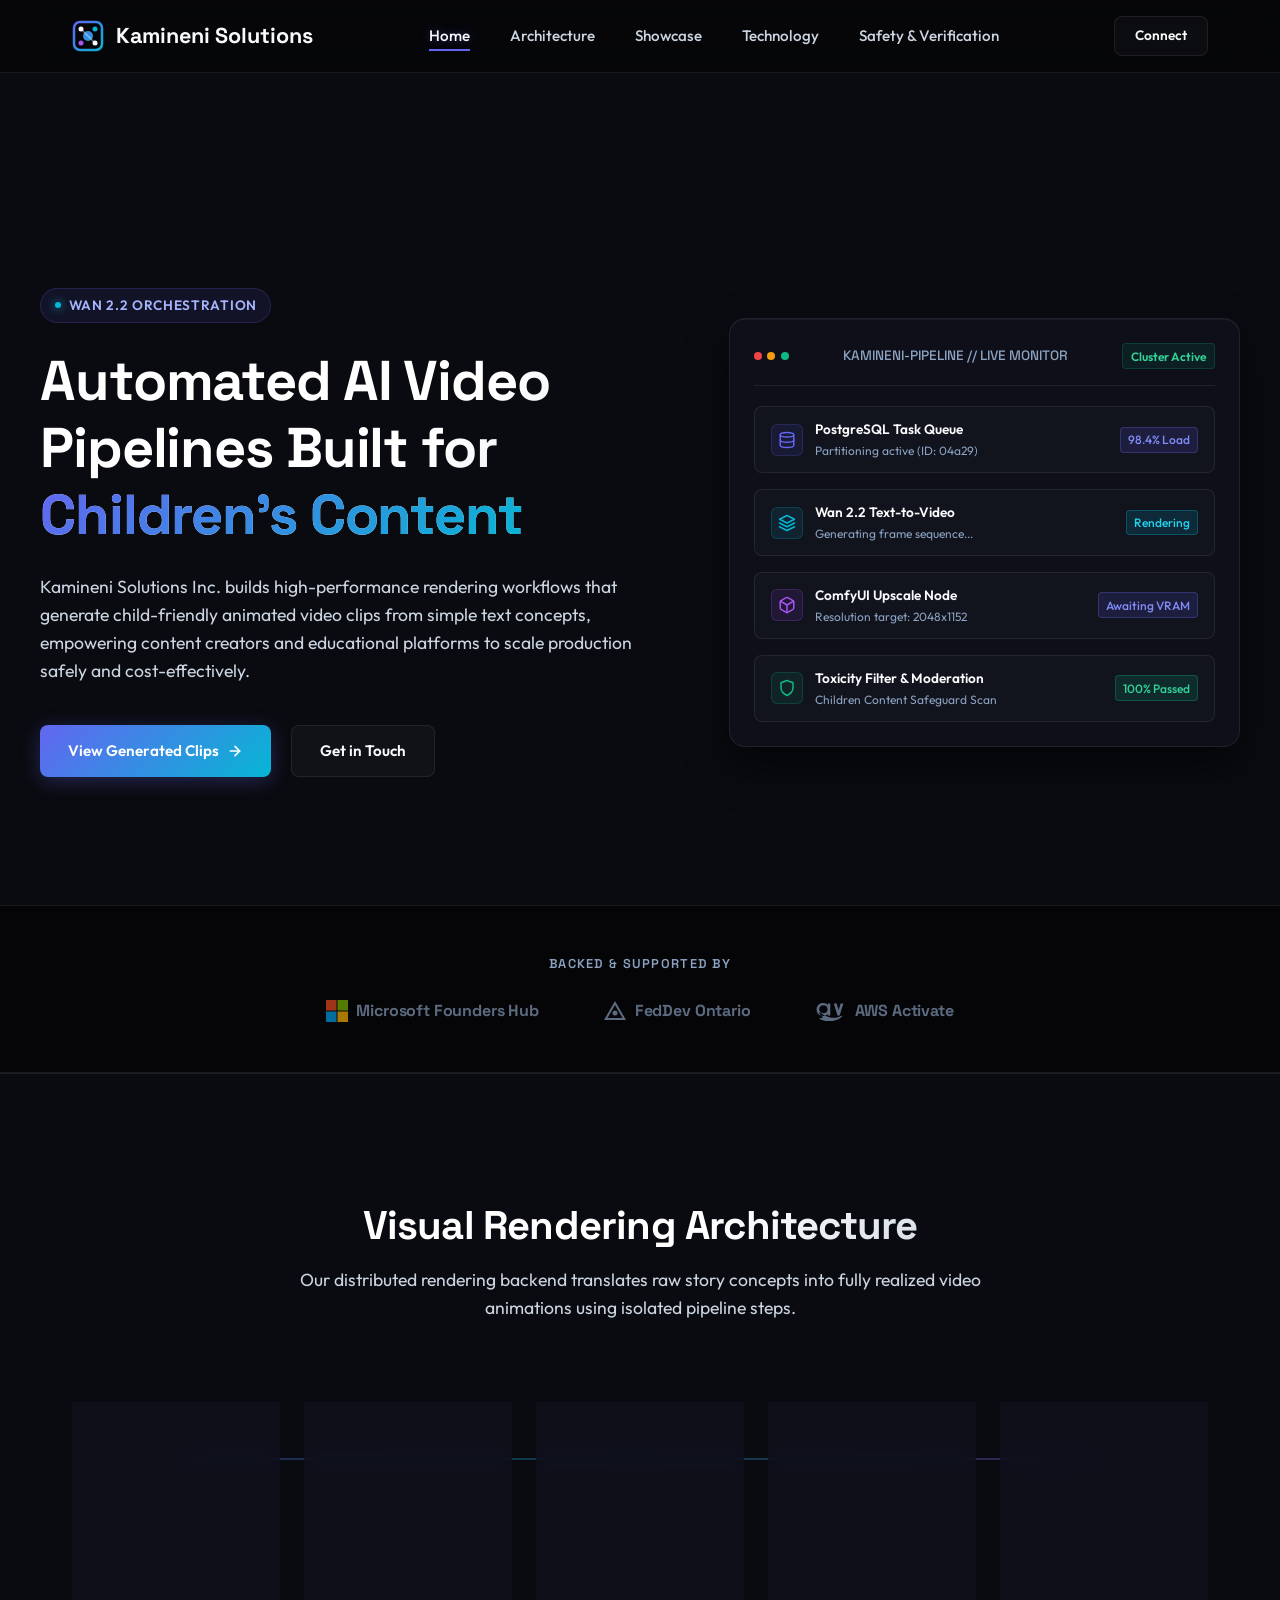
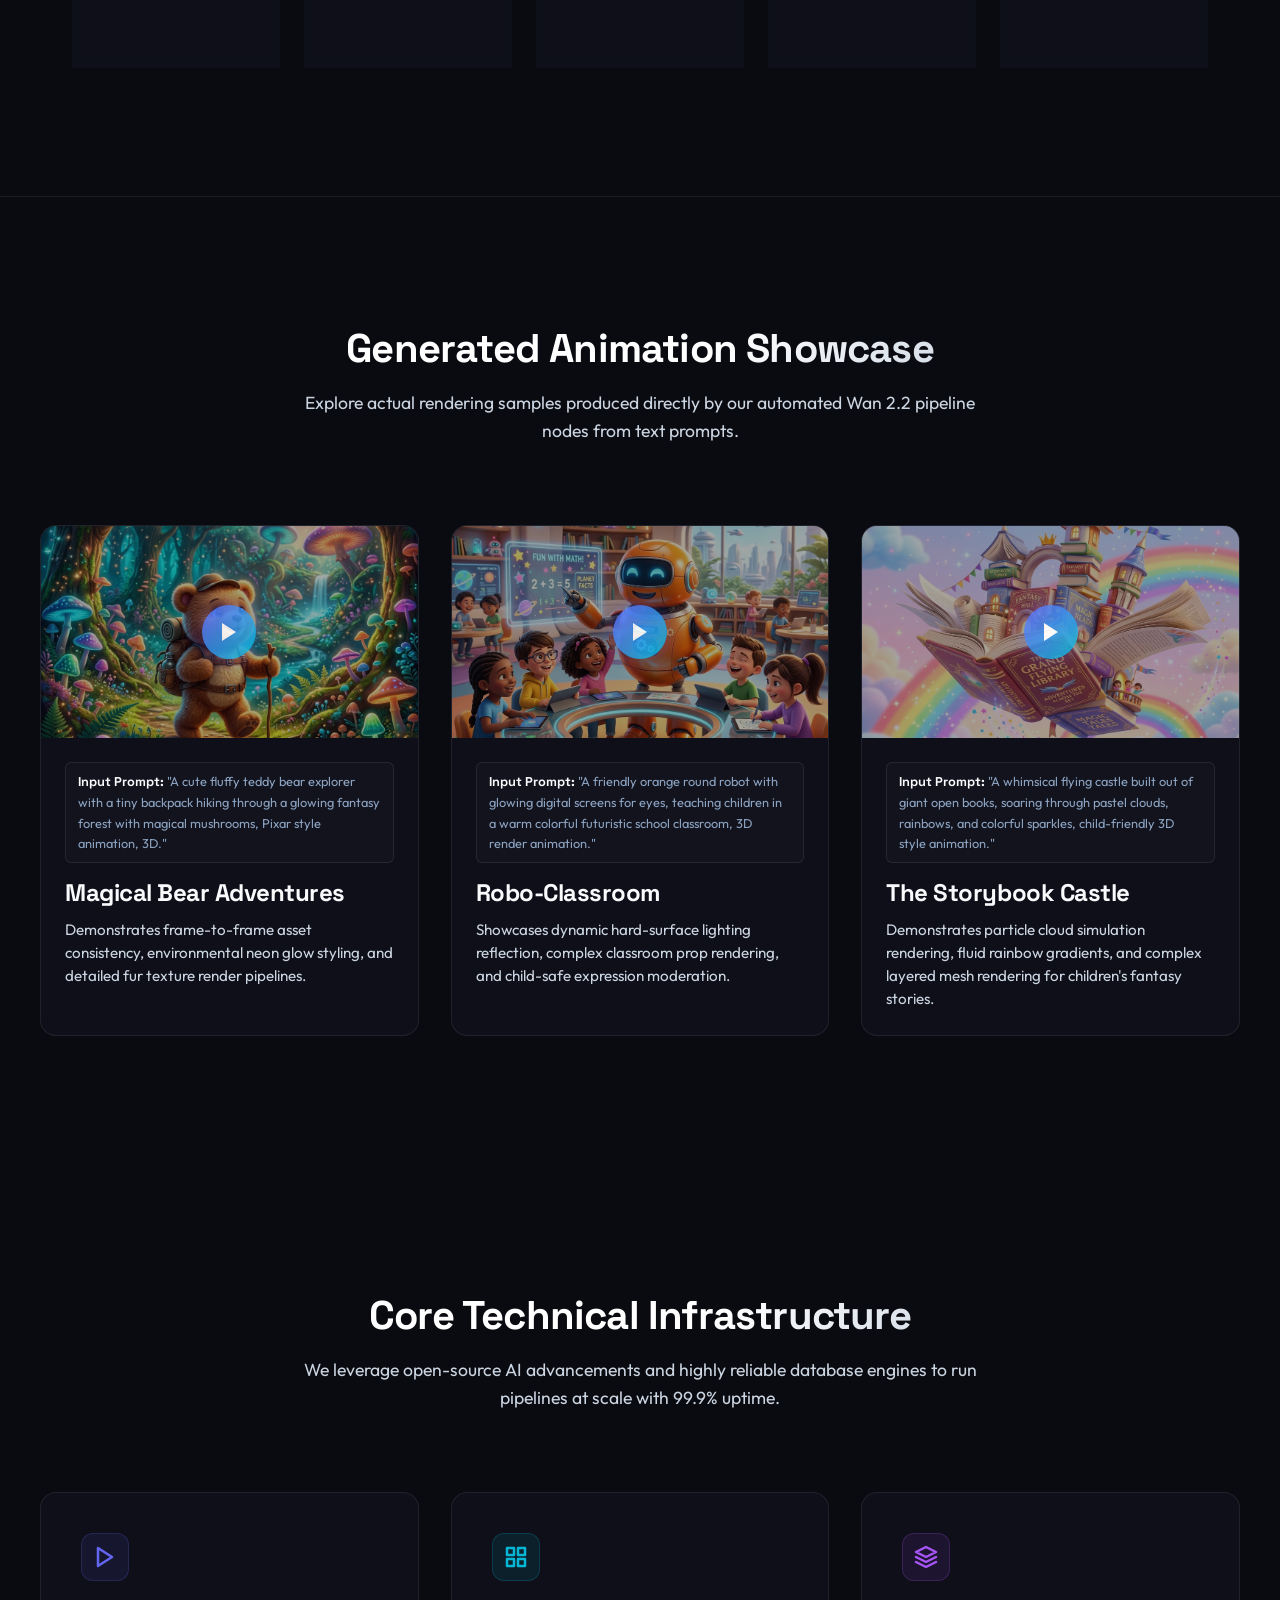
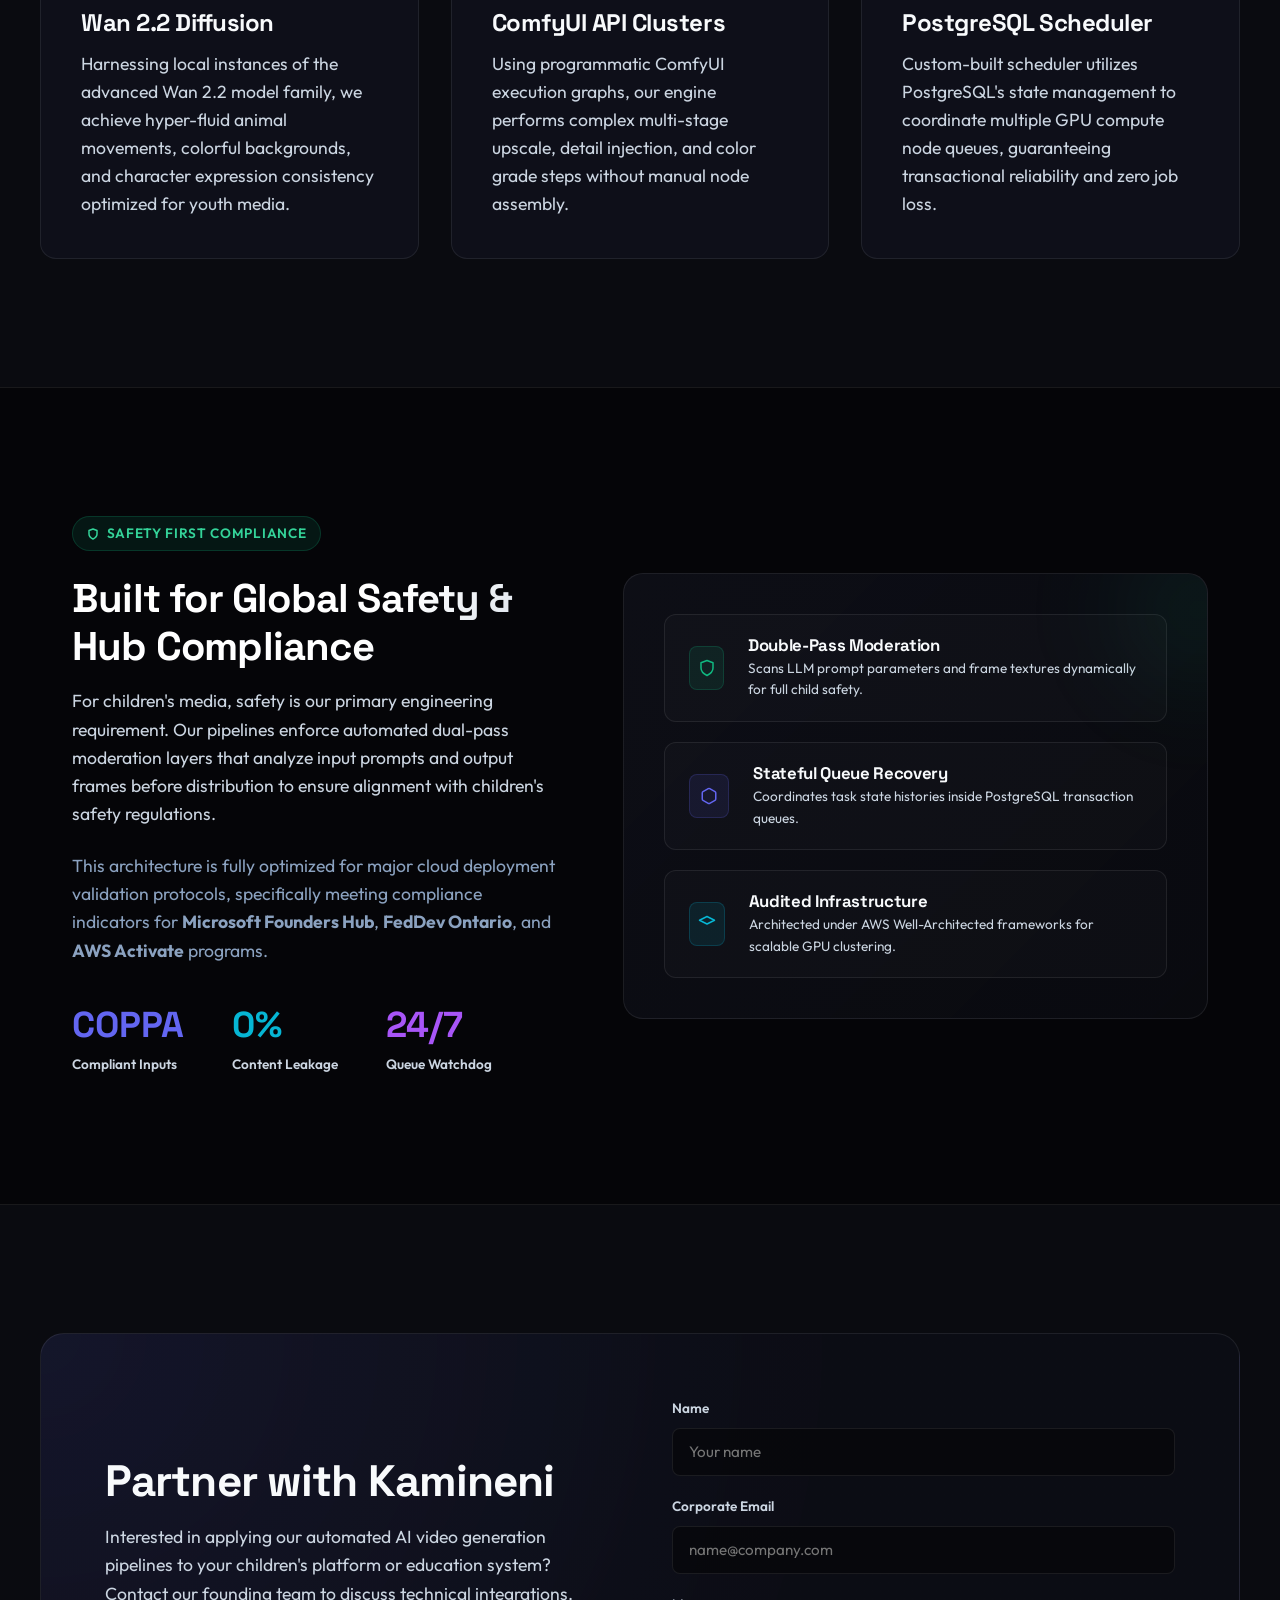
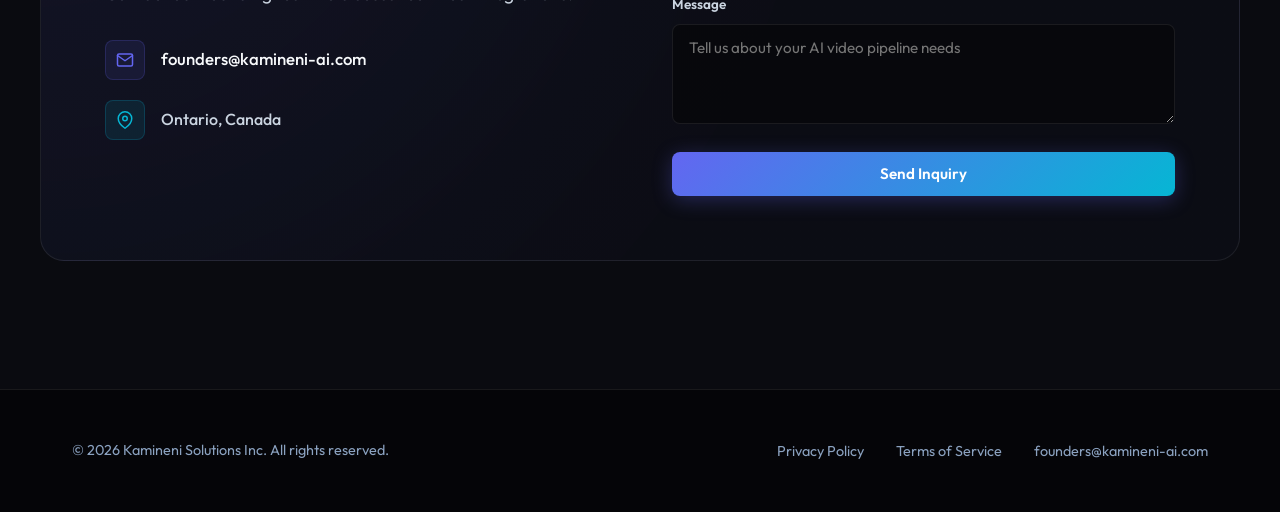
==== commit 80b7e283: "ux: remove redundant Contact navigation link" ====
--- a/index.html
+++ b/index.html
@@ -91,7 +91,6 @@
           <li><a href="#showcase" id="nav-showcase">Showcase</a></li>
           <li><a href="#technology" id="nav-tech">Technology</a></li>
           <li><a href="#safety" id="nav-safety">Safety & Verification</a></li>
-          <li><a href="#contact" id="nav-contact">Contact</a></li>
         </ul>
       </nav>
 
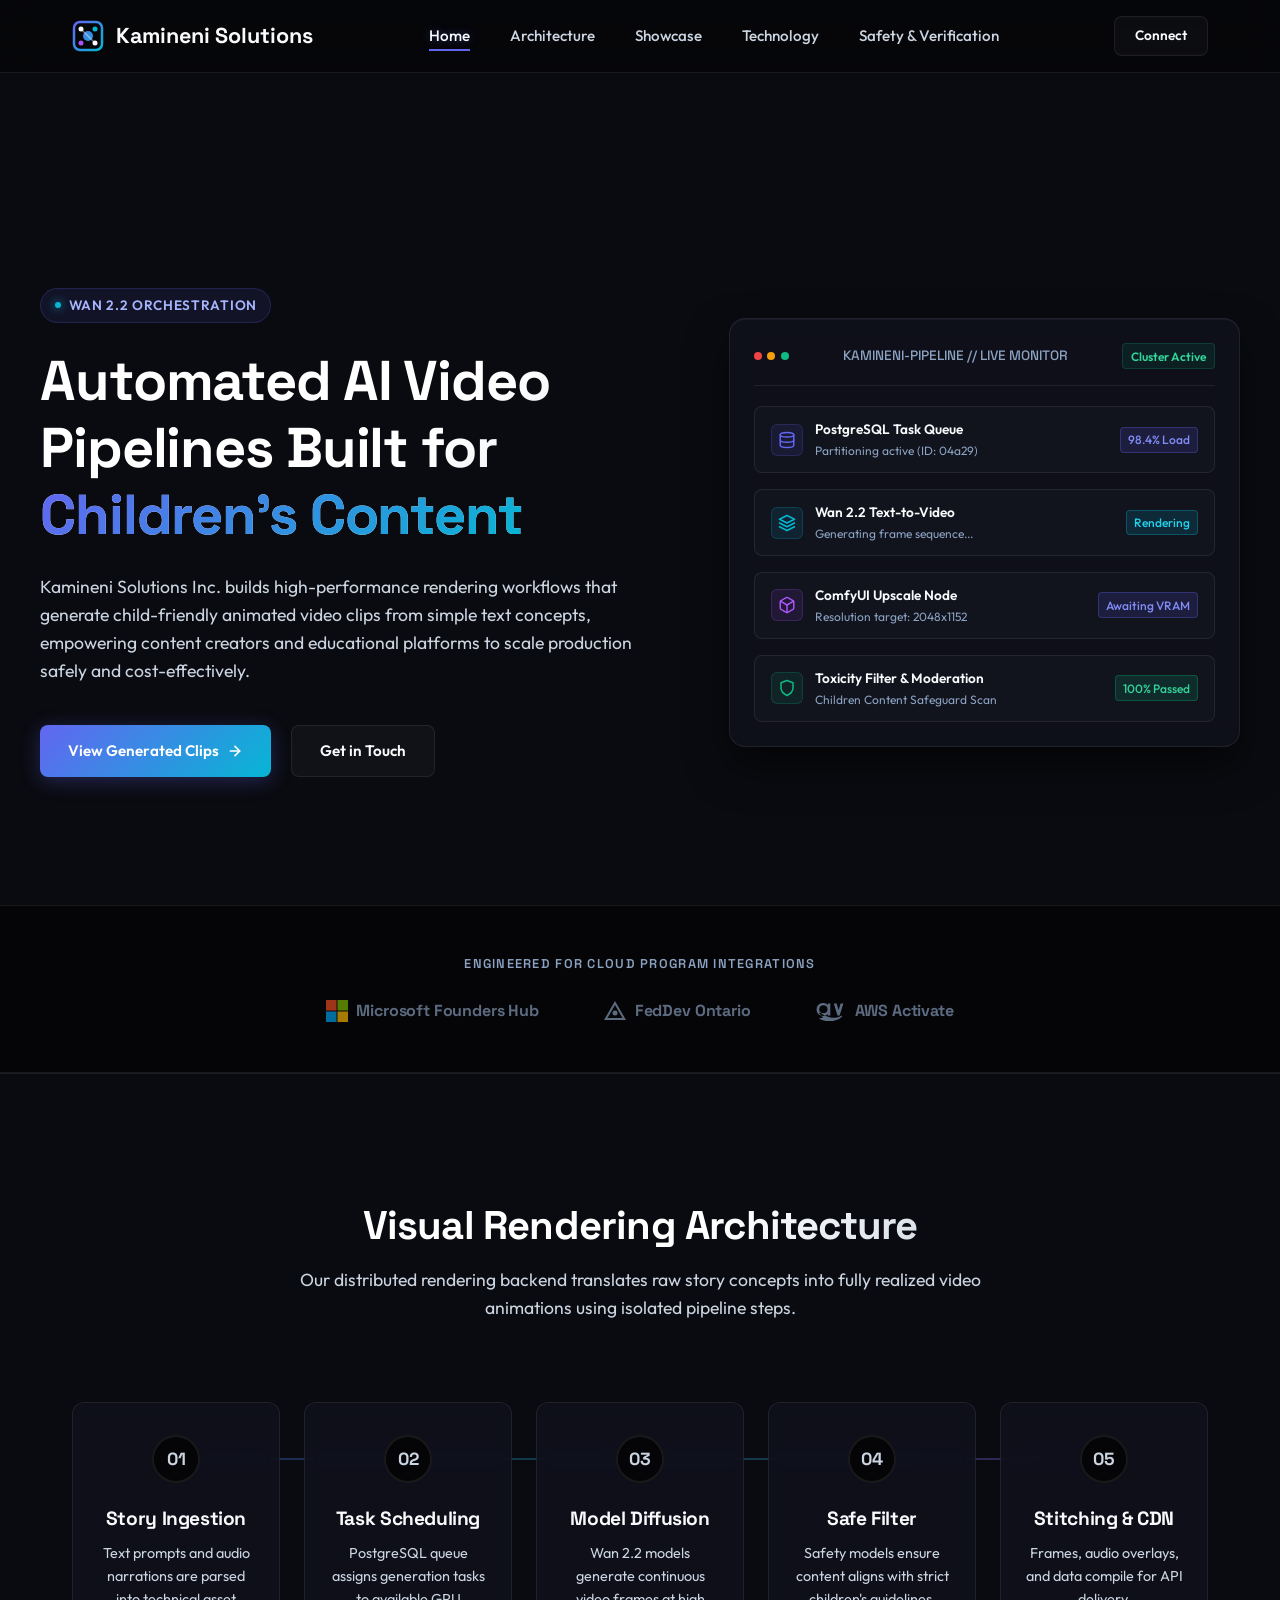
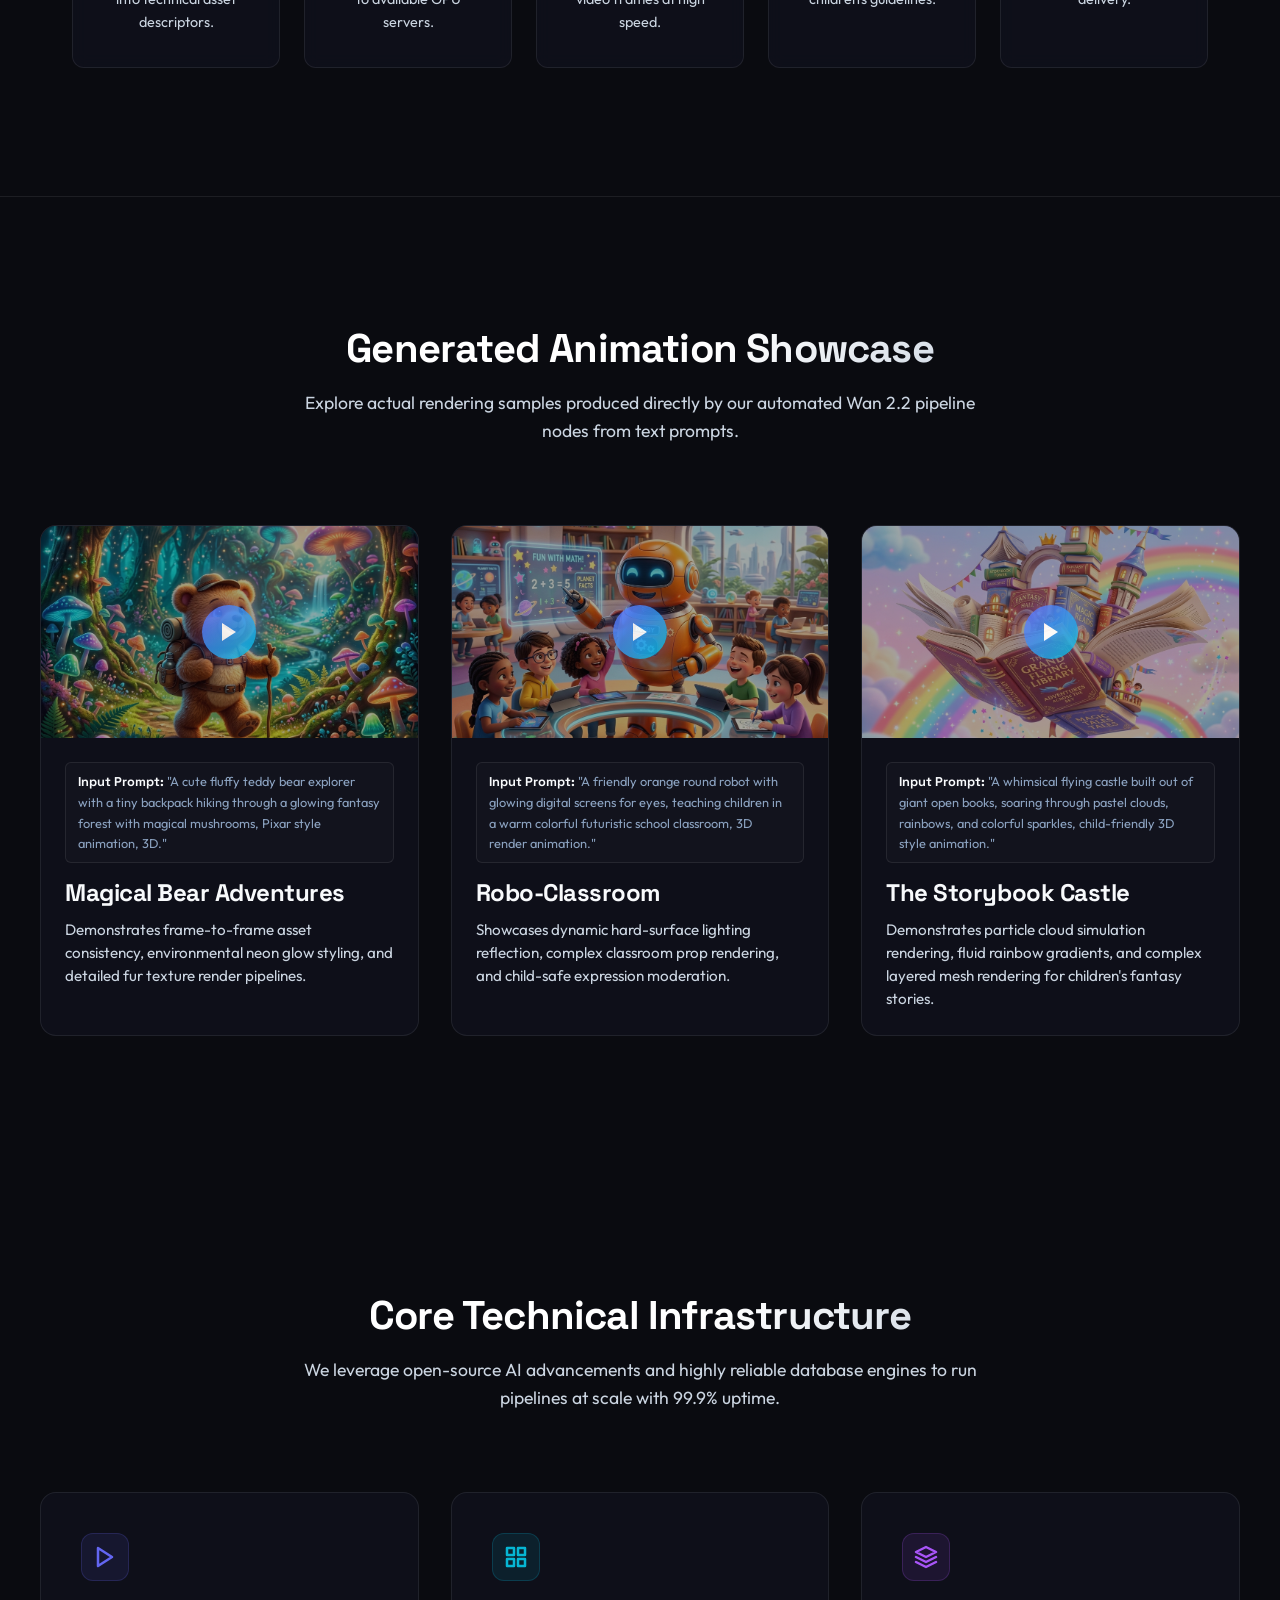
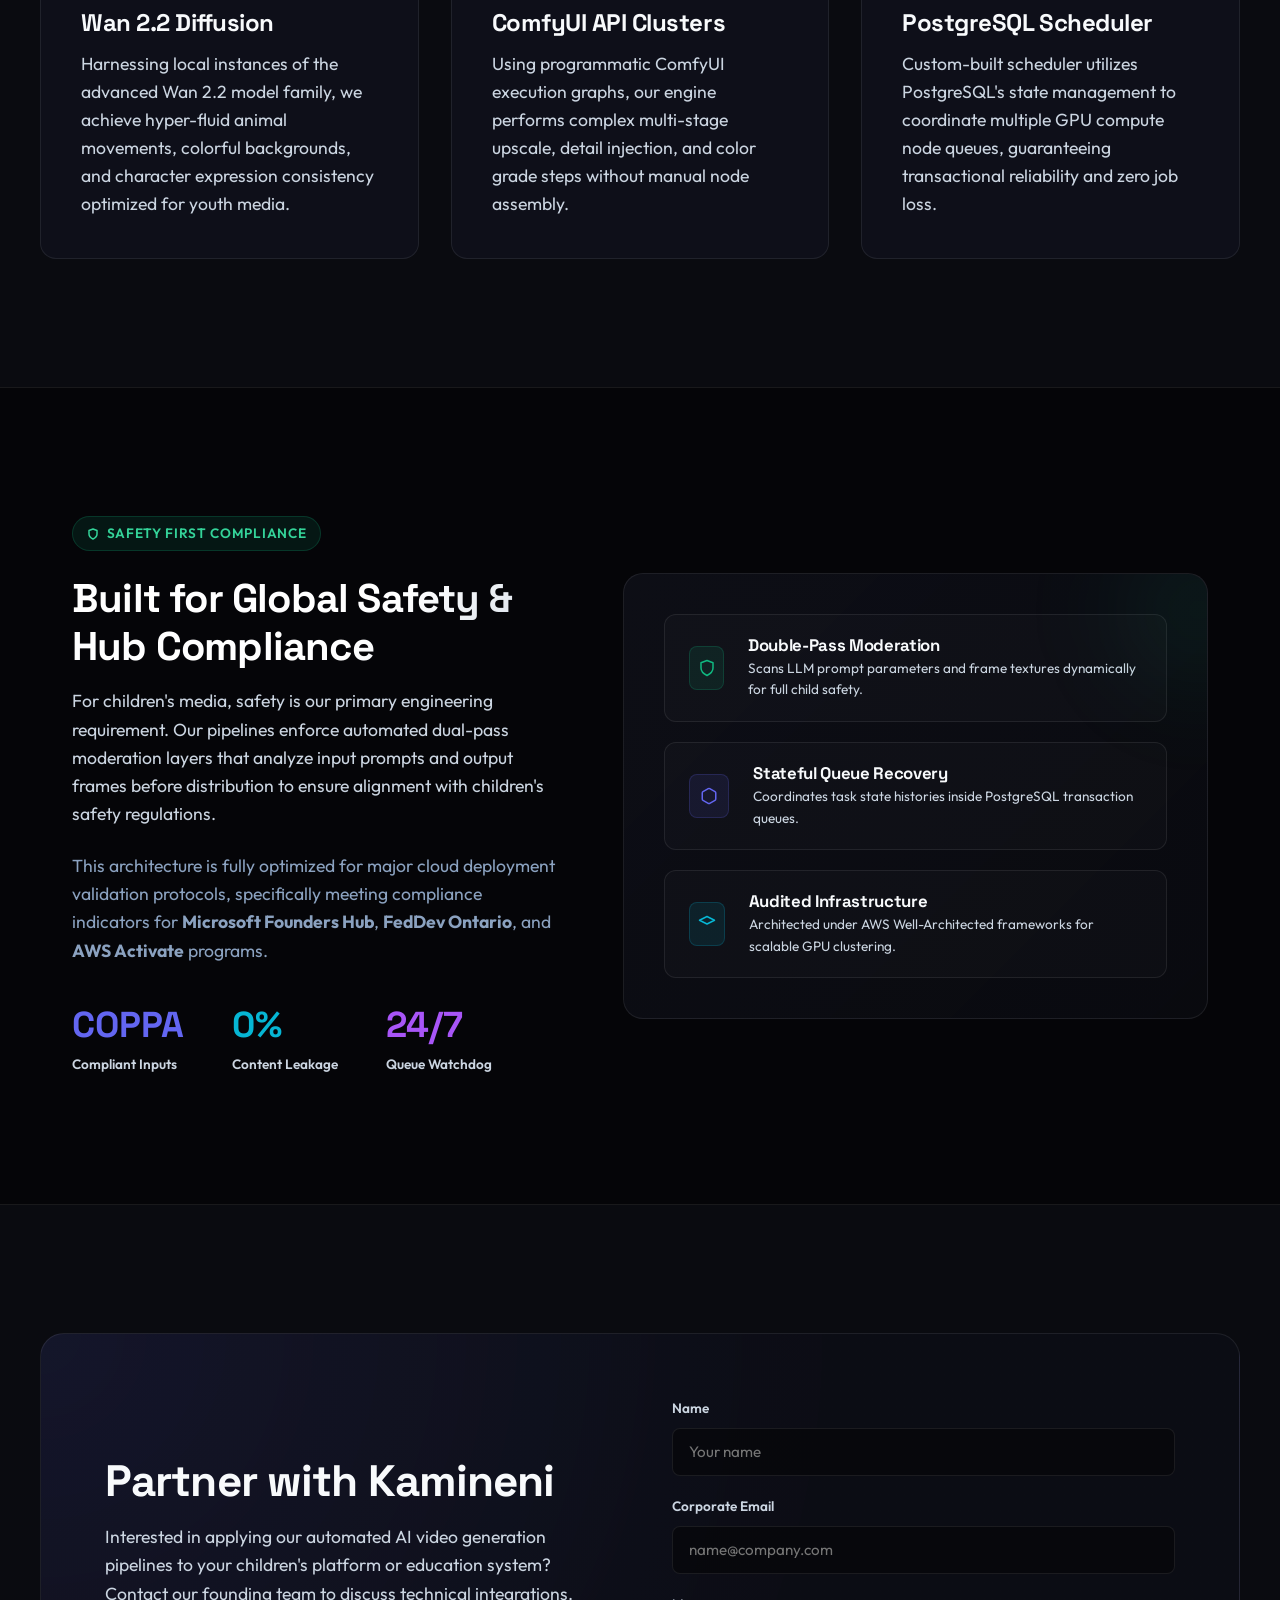
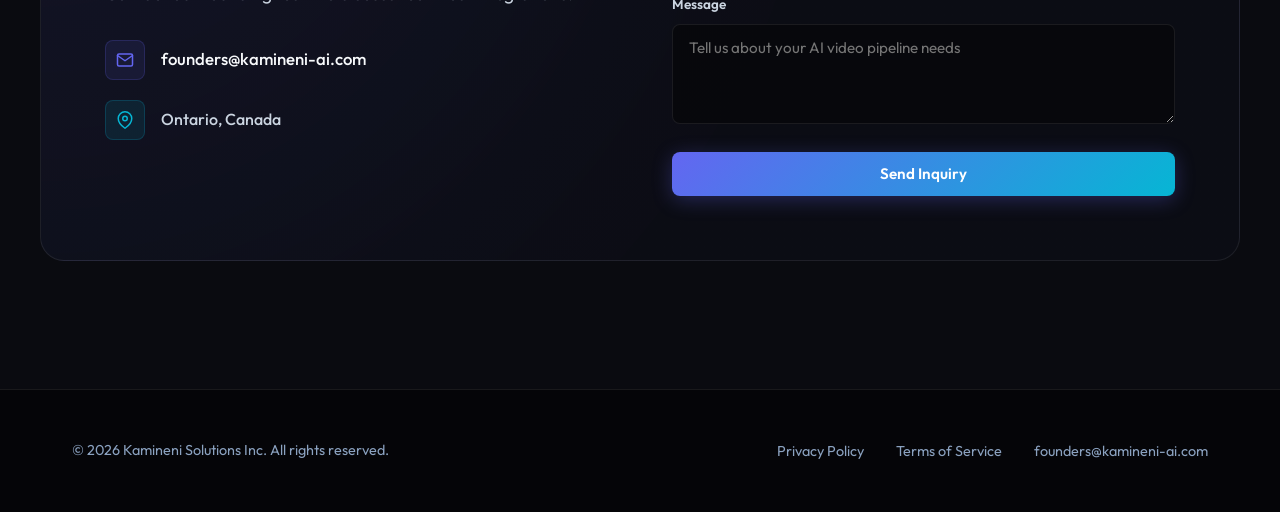
==== commit 6d759634: "compliance: change partner header to Engineered for Cloud Program Integrations" ====
--- a/index.html
+++ b/index.html
@@ -211,7 +211,7 @@
     <!-- Partner Trust Logos Section -->
     <section class="partners-section section--darker border-y-divider" aria-label="Partner programs">
       <div class="container">
-        <p>Backed &amp; Supported By</p>
+        <p>Engineered for Cloud Program Integrations</p>
         <div class="partners-logos">
           <!-- Microsoft Founders Hub SVG Logo -->
           <div class="partner-logo" aria-label="Microsoft Founders Hub">
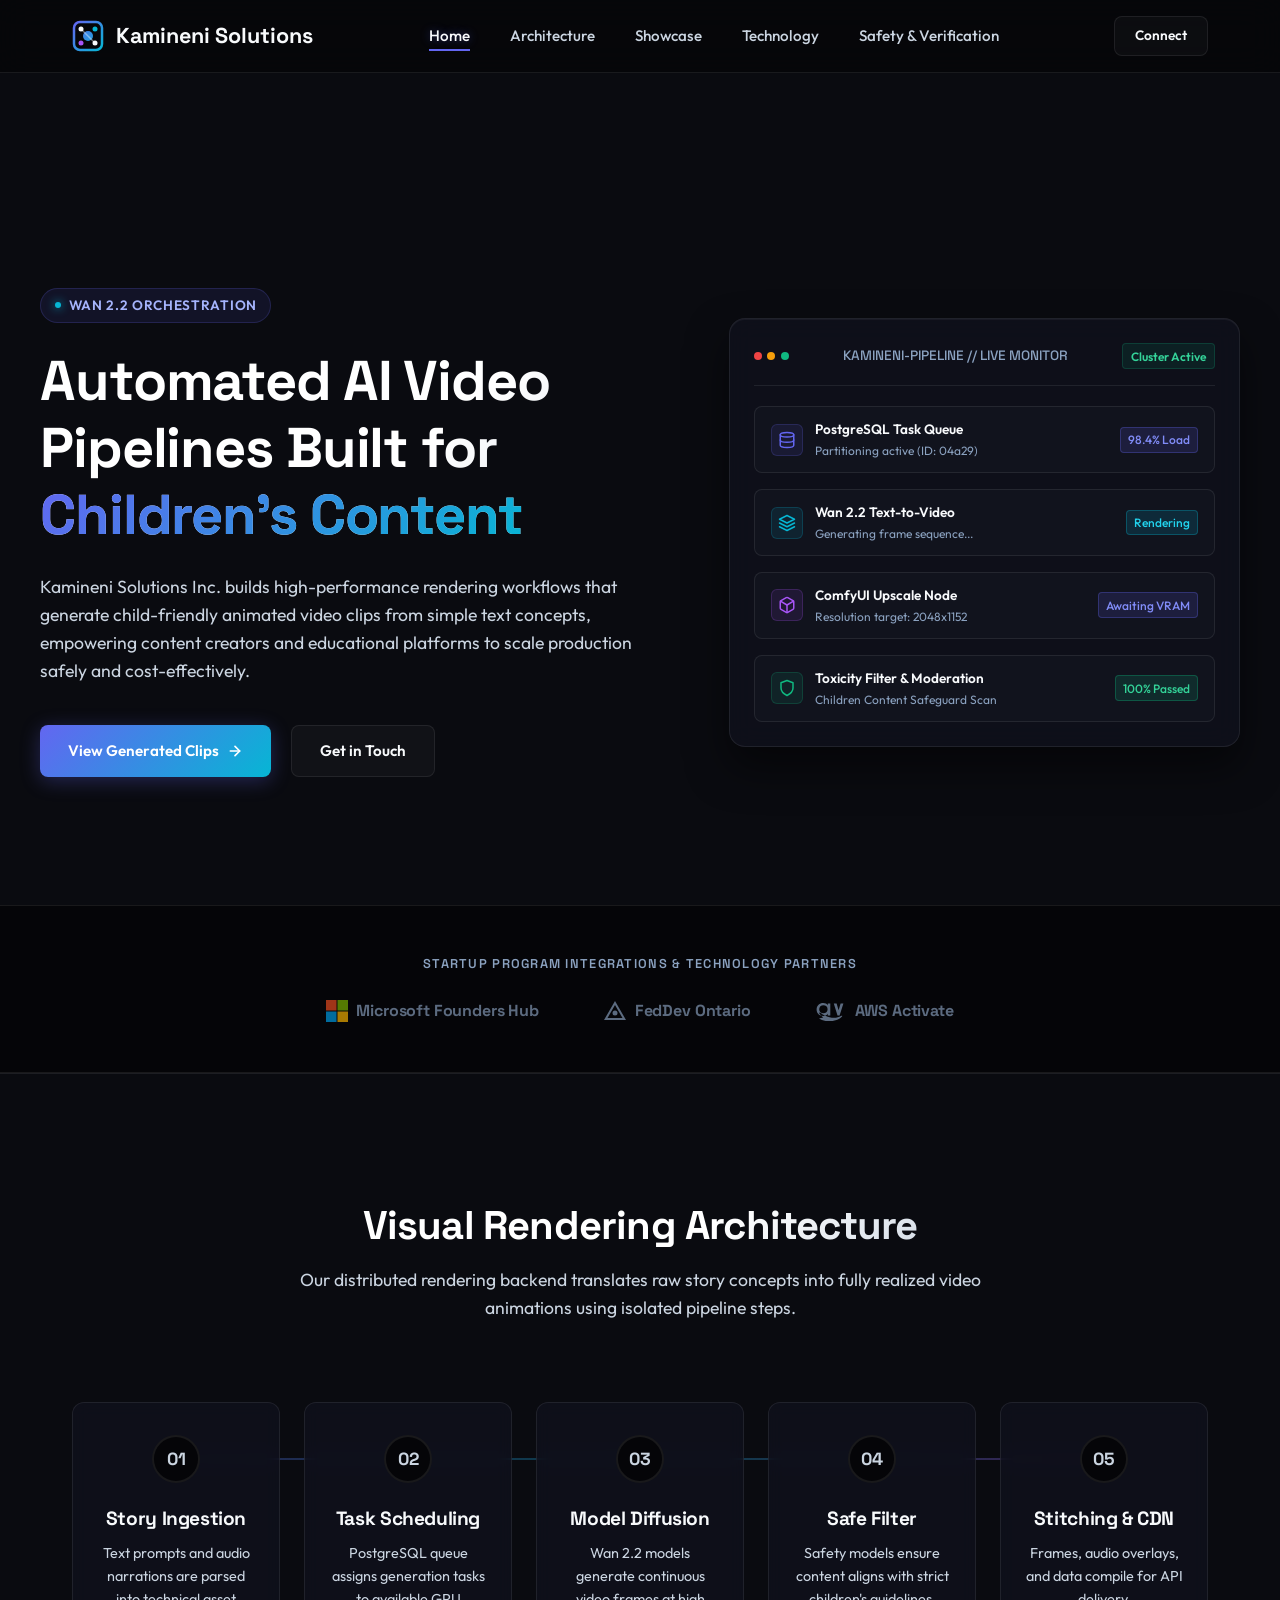
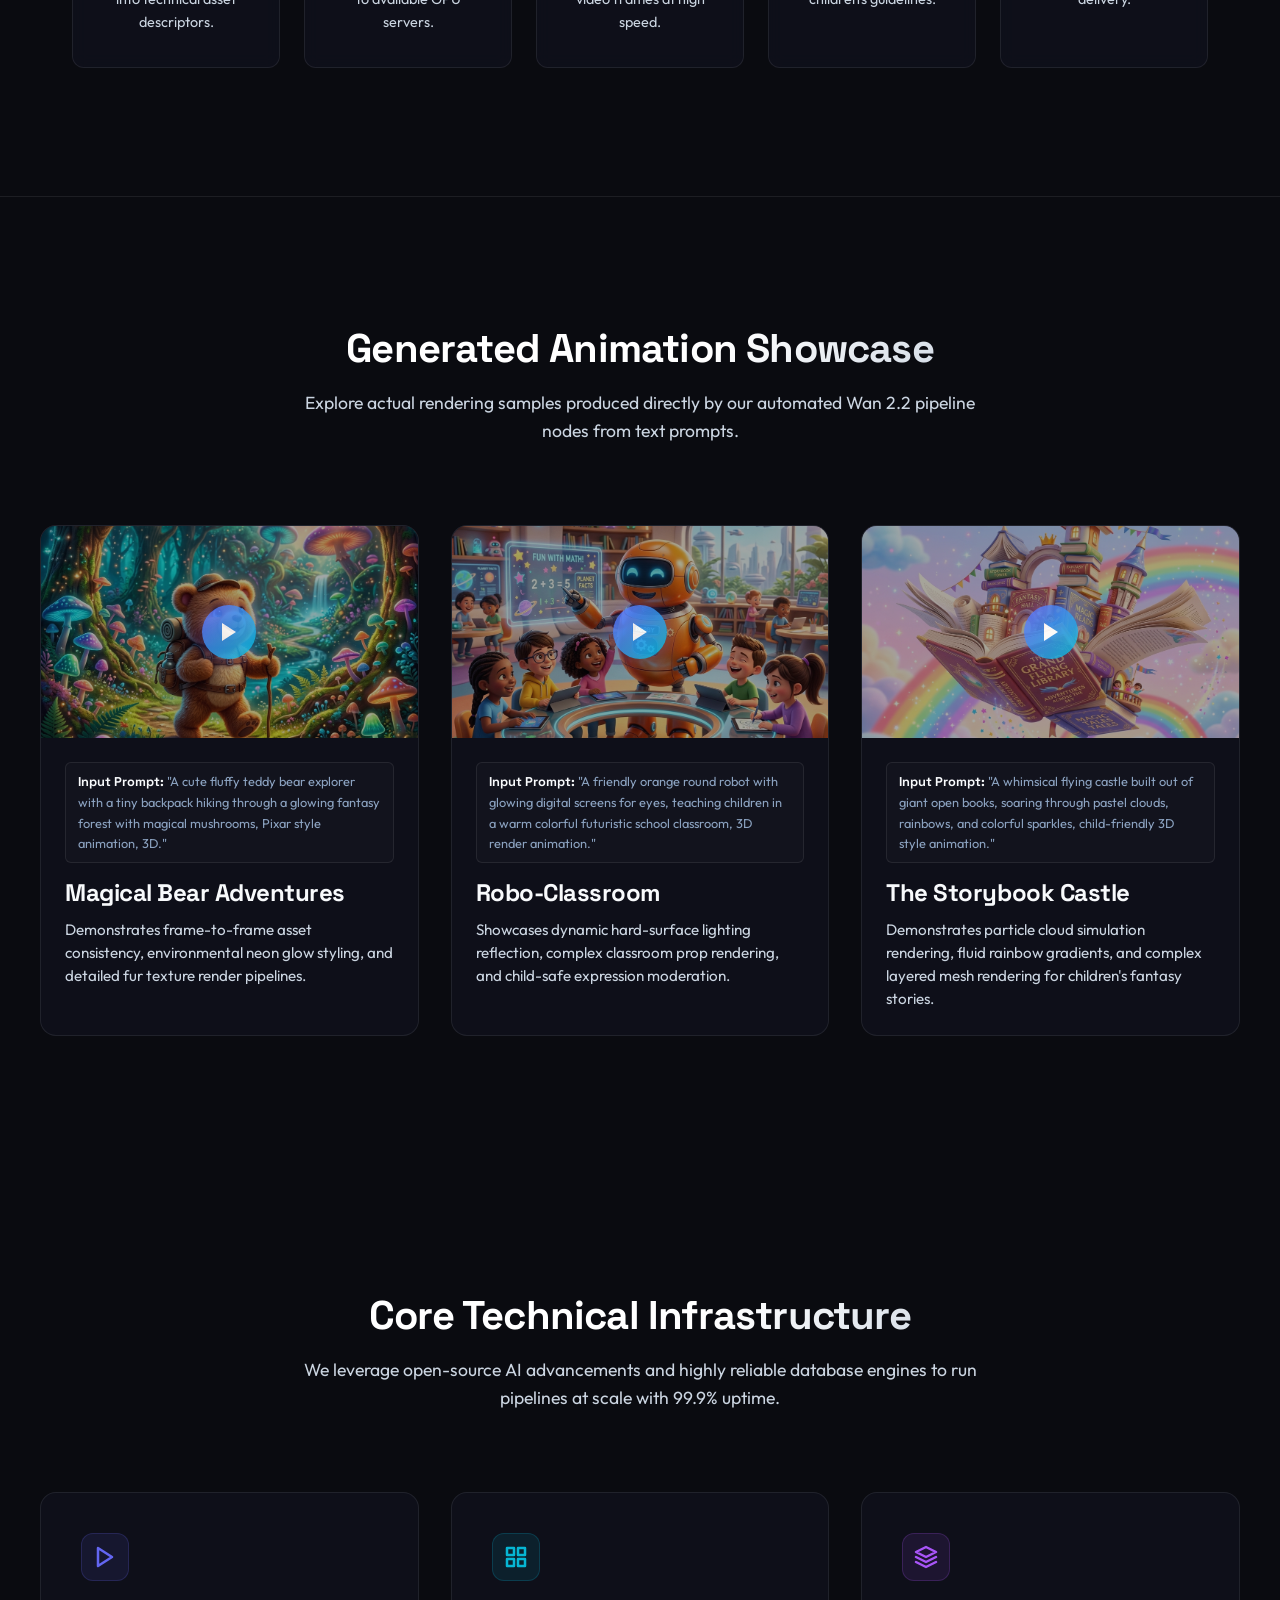
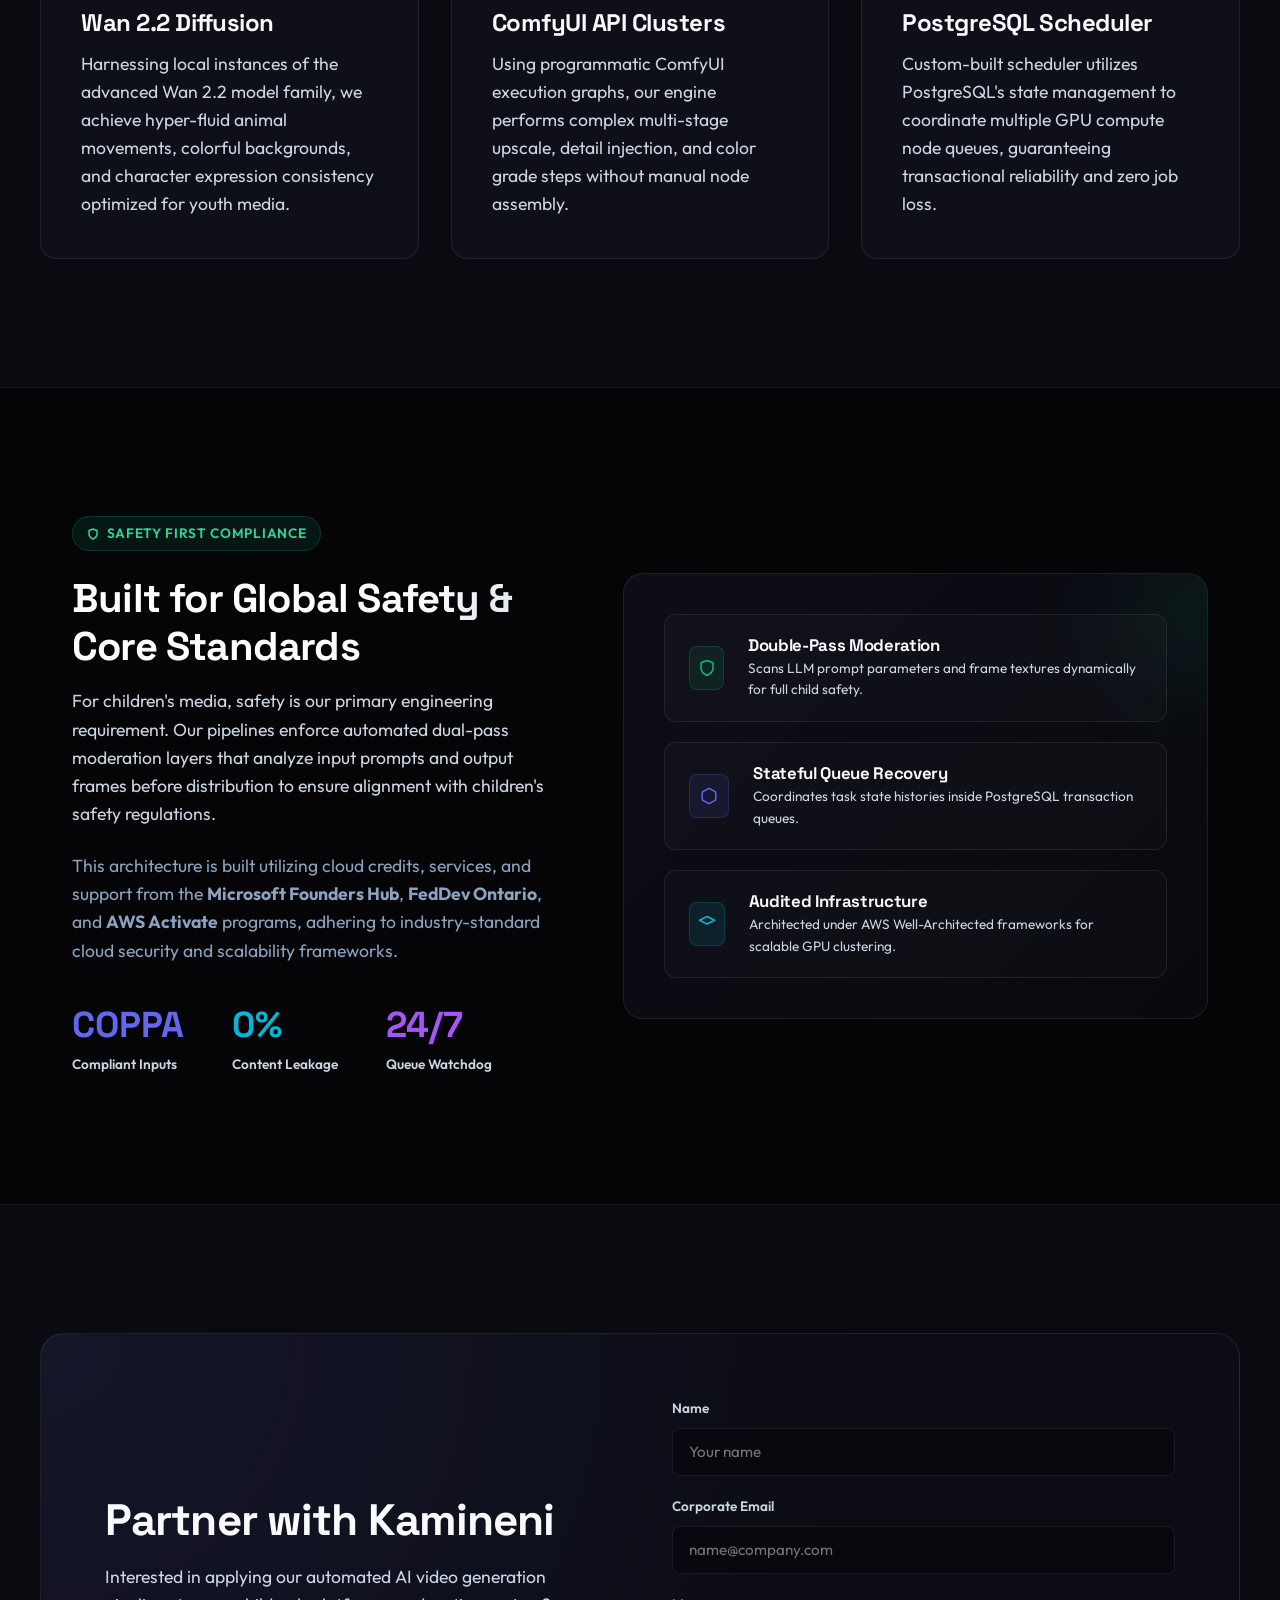
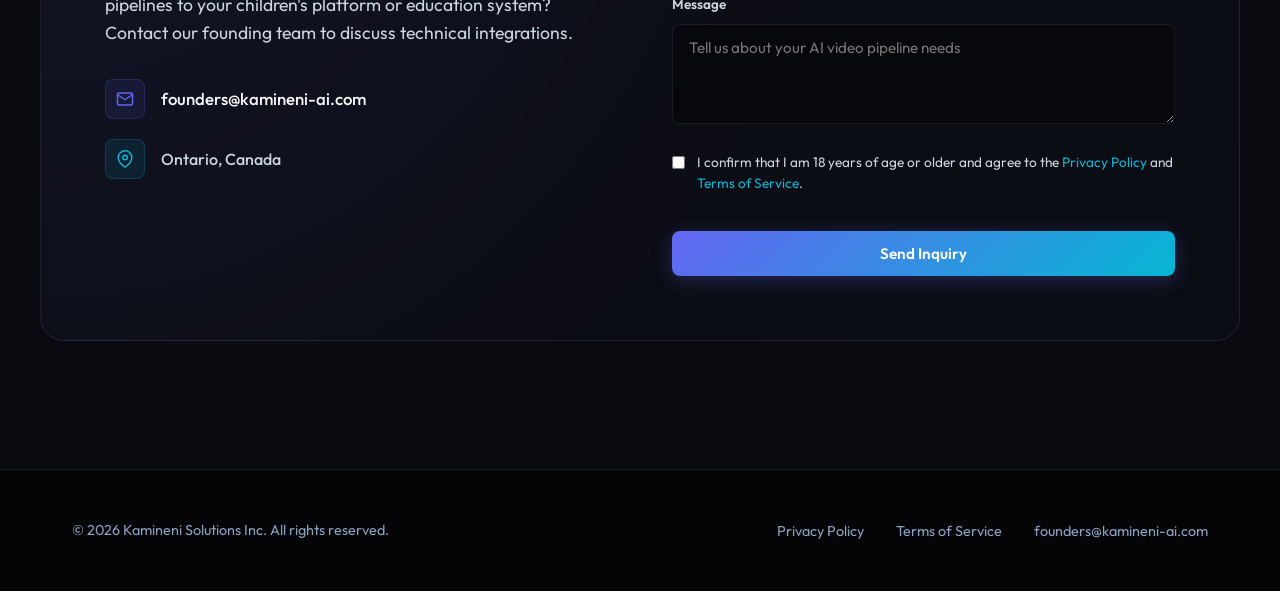
==== commit 79b11f80: "refactor: integrate Formspree backend, add consent verification, add legal pages, and improve mobile" ====
--- a/index.html
+++ b/index.html
@@ -44,7 +44,7 @@
     "@type": "Organization",
     "name": "Kamineni Solutions Inc.",
     "url": "https://kamineni-ai.com",
-    "logo": "https://kamineni-ai.com/data:image/svg+xml...",
+    "logo": "https://kamineni-ai.com/assets/logo.svg",
     "email": "founders@kamineni-ai.com",
     "address": {
       "@type": "PostalAddress",
@@ -84,8 +84,8 @@
       </a>
       
       <!-- Accessible landmark wrapping navigation items -->
-      <nav id="nav-menu" aria-label="Main Navigation">
-        <ul class="nav-links">
+      <nav id="nav-menu-container" aria-label="Main Navigation">
+        <ul class="nav-links" id="nav-menu">
           <li><a href="#hero" id="nav-home">Home</a></li>
           <li><a href="#architecture" id="nav-arch">Architecture</a></li>
           <li><a href="#showcase" id="nav-showcase">Showcase</a></li>
@@ -211,7 +211,7 @@
     <!-- Partner Trust Logos Section -->
     <section class="partners-section section--darker border-y-divider" aria-label="Partner programs">
       <div class="container">
-        <p>Engineered for Cloud Program Integrations</p>
+        <p>Startup Program Integrations &amp; Technology Partners</p>
         <div class="partners-logos">
           <!-- Microsoft Founders Hub SVG Logo -->
           <div class="partner-logo" aria-label="Microsoft Founders Hub">
@@ -395,9 +395,9 @@
               <svg width="12" height="12" viewBox="0 0 24 24" fill="none" stroke="currentColor" stroke-width="3" stroke-linecap="round" stroke-linejoin="round" aria-hidden="true" focusable="false"><path d="M12 22s8-4 8-10V5l-8-3-8 3v7c0 6 8 10 8 10z"></path></svg>
               <span>Safety First Compliance</span>
             </div>
-            <h2 id="safety-title" class="text-gradient-primary">Built for Global Safety &amp; Hub Compliance</h2>
+            <h2 id="safety-title" class="text-gradient-primary">Built for Global Safety &amp; Core Standards</h2>
             <p style="margin-bottom: 1.5rem;">For children's media, safety is our primary engineering requirement. Our pipelines enforce automated dual-pass moderation layers that analyze input prompts and output frames before distribution to ensure alignment with children's safety regulations.</p>
-            <p style="margin-bottom: 2rem; color: var(--text-muted);">This architecture is fully optimized for major cloud deployment validation protocols, specifically meeting compliance indicators for <strong>Microsoft Founders Hub</strong>, <strong>FedDev Ontario</strong>, and <strong>AWS Activate</strong> programs.</p>
+            <p style="margin-bottom: 2rem; color: var(--text-muted);">This architecture is built utilizing cloud credits, services, and support from the <strong>Microsoft Founders Hub</strong>, <strong>FedDev Ontario</strong>, and <strong>AWS Activate</strong> programs, adhering to industry-standard cloud security and scalability frameworks.</p>
             
             <div style="display: flex; gap: 3rem;">
               <div>
@@ -478,20 +478,26 @@
           <!-- Live status region for screen readers -->
           <div id="form-live-status" class="skip-link" aria-live="polite" style="position: static; transform: none; padding: 0; width: auto; height: auto; overflow: visible;"></div>
           
-          <form class="contact-form" action="#" novalidate>
+          <form class="contact-form" action="https://formspree.io/f/mnqeogww" method="POST" novalidate>
             <div class="form-group">
               <label for="contact-name">Name</label>
-              <input type="text" id="contact-name" class="form-input" placeholder="Your name" required>
+              <input type="text" id="contact-name" name="name" class="form-input" placeholder="Your name" required autocomplete="name">
             </div>
             <div class="form-group">
               <label for="contact-email">Corporate Email</label>
-              <input type="email" id="contact-email" class="form-input" placeholder="name@company.com" required>
+              <input type="email" id="contact-email" name="email" class="form-input" placeholder="name@company.com" required autocomplete="email">
             </div>
             <div class="form-group">
               <label for="contact-message">Message</label>
-              <textarea id="contact-message" class="form-input" style="min-height: 100px; resize: vertical;" placeholder="Tell us about your AI video pipeline needs" required></textarea>
-            </div>
-            <button type="submit" class="btn btn-primary" id="btn-submit-message" style="margin-top: 0.5rem; width: 100%;">Send Inquiry</button>
+              <textarea id="contact-message" name="message" class="form-input" style="min-height: 100px; resize: vertical;" placeholder="Tell us about your AI video pipeline needs" required></textarea>
+            </div>
+            <div class="form-group-checkbox" style="margin: 0.5rem 0 1rem 0;">
+              <label style="display: flex; gap: 0.75rem; align-items: flex-start; font-size: 0.85rem; color: var(--text-secondary); cursor: pointer;">
+                <input type="checkbox" id="contact-consent" name="consent" required style="margin-top: 0.25rem; accent-color: var(--primary);">
+                <span>I confirm that I am 18 years of age or older and agree to the <a href="privacy.html" style="color: var(--secondary); text-decoration: none;">Privacy Policy</a> and <a href="terms.html" style="color: var(--secondary); text-decoration: none;">Terms of Service</a>.</span>
+              </label>
+            </div>
+            <button type="submit" class="btn btn-primary" id="btn-submit-message" style="width: 100%;">Send Inquiry</button>
           </form>
         </div>
       </div>
@@ -505,8 +511,8 @@
       <span class="footer-copy">&copy; 2026 Kamineni Solutions Inc. All rights reserved.</span>
       
       <ul class="footer-links">
-        <li><a href="#" id="footer-privacy">Privacy Policy</a></li>
-        <li><a href="#" id="footer-terms">Terms of Service</a></li>
+        <li><a href="privacy.html" id="footer-privacy">Privacy Policy</a></li>
+        <li><a href="terms.html" id="footer-terms">Terms of Service</a></li>
         <li><a href="mailto:founders@kamineni-ai.com" id="footer-email">founders@kamineni-ai.com</a></li>
       </ul>
     </div>
--- a/styles.css
+++ b/styles.css
@@ -934,9 +934,16 @@
 }
 
 .form-input:focus {
-  outline: none;
+  outline: 2px solid var(--primary);
+  outline-offset: 2px;
   border-color: var(--primary);
   box-shadow: 0 0 10px rgba(99, 102, 241, 0.25);
+}
+
+@media (forced-colors: active) {
+  .form-input:focus {
+    outline: 2px solid Highlight;
+  }
 }
 
 /* Form Success Card Style */
